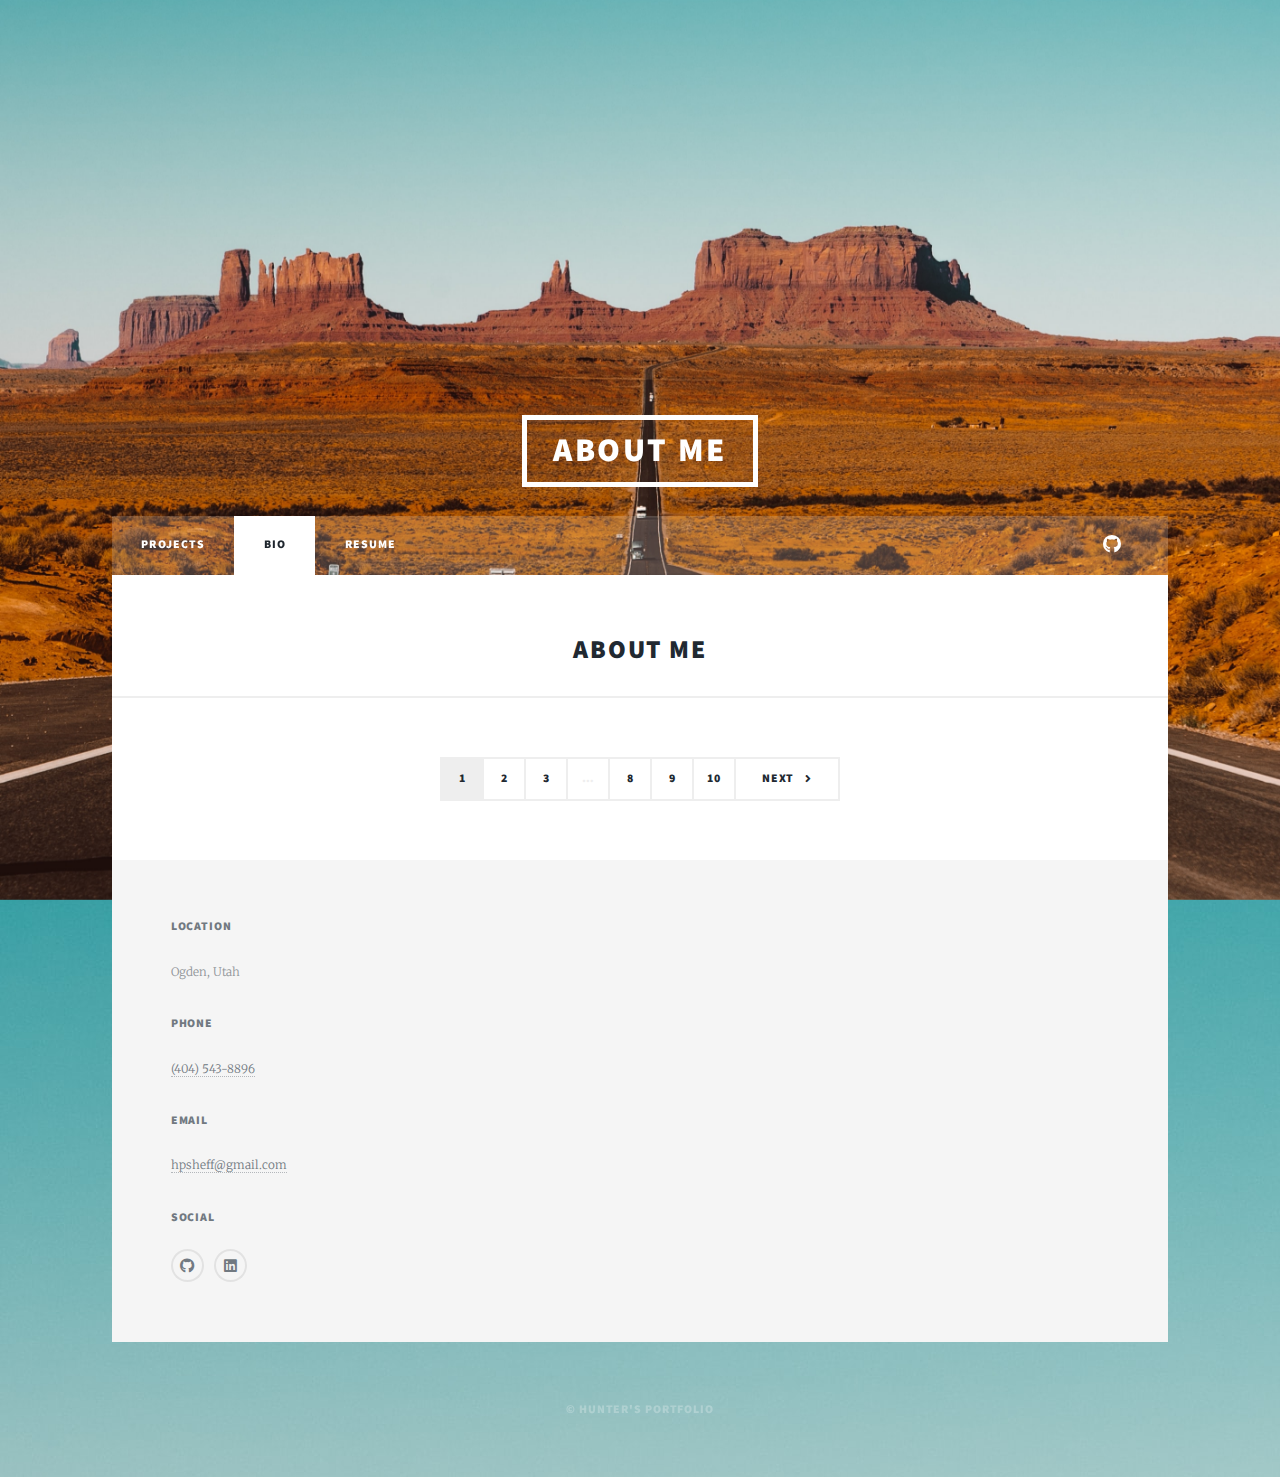
==== Bio.html @ 5705ca42 "update" ====
<!DOCTYPE HTML>

<html>
	<head>
		<title>Hunter's Portfolio</title>
		<meta charset="utf-8" />
		<meta name="viewport" content="width=device-width, initial-scale=1, user-scalable=no" />
		<link rel="stylesheet" href="assets/css/main.css" />
		<noscript><link rel="stylesheet" href="assets/css/noscript.css" /></noscript>

});
	</head>
	<body class="is-preload">

		<!-- Wrapper -->
			<div id="wrapper" class="fade-in">

				<!-- Intro -->
					<div id="intro">
						<h1>Hunter Sheffield</h1>
						<p> </p>
						<ul class="actions">
							
						</ul>
					</div>

				<!-- Header -->
					
					<header id="header">
						<a href="Bio.html" class="logo">About Me</a>
				
					</header>

				<!-- Nav -->
					<nav id="nav">
						<ul class="links">
							<li><a href="index.html">Projects</a></li>
							<li class="active"><a href="Bio.html">Bio</a></li>
							<li><a href="Resume.html">Resume</a></li>
							
						</ul>
						<ul class="icons">

							<li><a href="https://github.com/HunterSheffield/Portfolio-Projects/" class="icon brands alt fa-github"><span class="label">GitHub</span></a></li>
									<li><a href="https://www.linkedin.com/in/hunter-sheffield-933a03103/" class="icon brands alt fa-linkedin-square"><span class="label">LinkedIn</span></a></li>
						</ul>
					</nav>

				<!-- Main -->
					<div id="main">
					<header class="major">
					<h2>About Me</h2>
					</header>
					 
							
							</section>

						<!-- Footer -->
							<footer>
								<div class="pagination">
									<!--<a href="#" class="previous">Prev</a>-->
									<a href="#" class="page active">1</a>
									<a href="#" class="page">2</a>
									<a href="#" class="page">3</a>
									<span class="extra">&hellip;</span>
									<a href="#" class="page">8</a>
									<a href="#" class="page">9</a>
									<a href="#" class="page">10</a>
									<a href="#" class="next">Next</a>
								</div>
							</footer>

					</div>

					<footer id="footer">
						<section>
						<section class="split contact">
							<section class="alt">
								<h3>Location</h3>
								<p>
								Ogden, Utah </p>
							</section>
							<section>
								<h3>Phone</h3>
								<p><a href="#">(404) 543-8896</a></p>
							</section>
							<section>
								<h3>Email</h3>
								<p><a href="mailto:hpsheff36@gmail.com">hpsheff@gmail.com</a></p>
							</section>
							<section>
								<h3>Social</h3>
								<ul class="icons alt">

									<li><a href="https://github.com/HunterSheffield/Portfolio-Projects/" class="icon brands alt fa-github"><span class="label">GitHub</span></a></li>
									<li><a href="https://www.linkedin.com/in/hunter-sheffield-933a03103/" class="icon brands alt fa-linkedin"><span class="label">LinkedIn</span></a></li>
								</ul>
							
						</section>
					</footer>

				<!-- Copyright -->
					<div id="copyright">
						<ul><li>&copy; Hunter's Portfolio</li></ul>
					</div>

			</div>
			</div>	
		<!-- Scripts -->
			<script src="assets/js/jquery.min.js"></script>
			<script src="assets/js/jquery.scrollex.min.js"></script>
			<script src="assets/js/jquery.scrolly.min.js"></script>
			<script src="assets/js/browser.min.js"></script>
			<script src="assets/js/breakpoints.min.js"></script>
			<script src="assets/js/util.js"></script>
			<script src="assets/js/main.js"></script>

	</body>
</html>
---- assets/css/main.css ----
@import url(fontawesome-all.min.css);
@import url("https://fonts.googleapis.com/css?family=Merriweather:300,700,300italic,700italic|Source+Sans+Pro:900");

/*
	Massively by HTML5 UP
	html5up.net | @ajlkn
	Free for personal and commercial use under the CCA 3.0 license (html5up.net/license)
*/

html, body, div, span, applet, object,
iframe, h1, h2, h3, h4, h5, h6, p, blockquote,
pre, a, abbr, acronym, address, big, cite,
code, del, dfn, em, img, ins, kbd, q, s, samp,
small, strike, strong, sub, sup, tt, var, b,
u, i, center, dl, dt, dd, ol, ul, li, fieldset,
form, label, legend, table, caption, tbody,
tfoot, thead, tr, th, td, article, aside,
canvas, details, embed, figure, figcaption,
footer, header, hgroup, menu, nav, output, ruby,
section, summary, time, mark, audio, video {
	margin: 0;
	padding: 0;
	border: 0;
	font-size: 100%;
	font: inherit;
	vertical-align: baseline;}

article, aside, details, figcaption, figure,
footer, header, hgroup, menu, nav, section {
	display: block;}

body {
	line-height: 1;
}

ol, ul {
	list-style: none;
}

blockquote, q {
	quotes: none;
}

	blockquote:before, blockquote:after, q:before, q:after {
		content: '';
		content: none;
	}

table {
	border-collapse: collapse;
	border-spacing: 0;
}

body {
	-webkit-text-size-adjust: none;
}

mark {
	background-color: transparent;
	color: inherit;
}

input::-moz-focus-inner {
	border: 0;
	padding: 0;
}

input, select, textarea {
	-moz-appearance: none;
	-webkit-appearance: none;
	-ms-appearance: none;
	appearance: none;
}

/* Basic */

	@-ms-viewport {
		width: device-width;
	}

	body {
		-ms-overflow-style: scrollbar;
	}

	@media screen and (max-width: 480px) {

		html, body {
			min-width: 320px;
		}

	}

	html {
		box-sizing: border-box;
	}

	*, *:before, *:after {
		box-sizing: inherit;
	}

	body {
		background-image: url("../../images/desert.jpg");
	}

		body.is-preload *, body.is-preload *:before, body.is-preload *:after {
			-moz-animation: none !important;
			-webkit-animation: none !important;
			-ms-animation: none !important;
			animation: none !important;
			-moz-transition: none !important;
			-webkit-transition: none !important;
			-ms-transition: none !important;
			transition: none !important;
		}

/* Type */

	html {
		font-size: 16pt;
	}

		@media screen and (max-width: 1680px) {

			html {
				font-size: 12pt;
			}

		}

		@media screen and (max-width: 1280px) {

			html {
				font-size: 11pt;
			}

		}

		@media screen and (max-width: 360px) {

			html {
				font-size: 10pt;
			}

		}

	body {
		color: #212931;
	}

	body, input, select, textarea {
		font-family: "Merriweather", Georgia, serif;
		font-weight: 300;
		font-size: 1rem;
		line-height: 2.375;
	}

	a {
		-moz-transition: color 0.2s ease-in-out, background-color 0.2s ease-in-out, border-color 0.2s ease-in-out, box-shadow 0.2s ease-in-out;
		-webkit-transition: color 0.2s ease-in-out, background-color 0.2s ease-in-out, border-color 0.2s ease-in-out, box-shadow 0.2s ease-in-out;
		-ms-transition: color 0.2s ease-in-out, background-color 0.2s ease-in-out, border-color 0.2s ease-in-out, box-shadow 0.2s ease-in-out;
		transition: color 0.2s ease-in-out, background-color 0.2s ease-in-out, border-color 0.2s ease-in-out, box-shadow 0.2s ease-in-out;
		border-bottom: dotted 1px;
		text-decoration: none;
	}

		a:hover {
			border-bottom-color: transparent;
		}

	strong, b {
		font-weight: 600;
	}

	em, i {
		font-style: italic;
	}

	p {
		text-align: justify;
		margin: 0 0 2rem 0;
	}

	h1, h2, h3, h4, h5, h6 {
		font-family: "Source Sans Pro", Helvetica, sans-serif;
		font-weight: 900;
		line-height: 1.5;
		letter-spacing: 0.075em;
		text-transform: uppercase;
		margin: 0 0 1rem 0;
	}

		h1 a, h2 a, h3 a, h4 a, h5 a, h6 a {
			border-bottom: 0;
			color: inherit;
			text-decoration: none;
		}

	h1 {
		font-size: 4rem;
		line-height: 1.1;
		margin: 0 0 2rem 0;
	}

	h2 {
		font-size: 1.75rem;
		line-height: 1.3;
		margin: 0 0 1.5rem 0;
	}

	h3 {
		font-size: 1.25rem;
		margin: 0 0 1.5rem 0;
	}

	h4 {
		font-size: 1rem;
	}

	h5 {
		font-size: 0.9rem;
	}

	h6 {
		font-size: 0.8rem;
	}

	sub {
		font-size: 0.8rem;
		position: relative;
		top: 0.5rem;
	}

	sup {
		font-size: 0.8rem;
		position: relative;
		top: -0.5rem;
	}

	blockquote {
		border-left: solid 4px;
		font-style: italic;
		margin: 0 0 2rem 0;
		padding: 0.5rem 0 0.5rem 2rem;
	}

	code {
		border: solid 2px;
		font-family: "Courier New", monospace;
		font-size: 0.9rem;
		margin: 0 0.25rem;
		padding: 0.25rem 0.65rem;
	}

	pre {
		-webkit-overflow-scrolling: touch;
		font-family: "Courier New", monospace;
		font-size: 0.9rem;
		margin: 0 0 2rem 0;
	}

		pre code {
			display: block;
			line-height: 1.75;
			padding: 1rem 1.5rem;
			overflow-x: auto;
		}
		 adobe-dc-view {
			 style="width: 75%; height:75%; box-shadow: 1px 1px 4px 1px #dadada; 
		 }

	hr {
		border: 0;
		border-bottom: solid 2px;
		margin: 3rem 0;
	}

		hr.major {
			margin: 5rem 0;
		}

	.align-left {
		text-align: left;
	}

	.align-center {
		text-align: center;
	}

	.align-right {
		text-align: right;
	}

	input, select, textarea {
		color: #212931;
	}

	a {
		color: #212931;
		border-bottom-color: rgba(33, 41, 49, 0.5);
	}

		a:hover {
			border-bottom-color: transparent;
			color: #18bfef !important;
		}

	strong, b {
		color: #212931;
	}

	h1, h2, h3, h4, h5, h6 {
		color: #212931;
	}

	blockquote {
		border-left-color: #eeeeee;
	}

	code {
		background: rgba(220, 220, 220, 0.25);
		border-color: #eeeeee;
	}

	hr {
		border-bottom-color: #eeeeee;
	}

/* Row */

	.row {
		display: flex;
		flex-wrap: wrap;
		box-sizing: border-box;
		align-items: stretch;
	}

		.row > * {
			box-sizing: border-box;
		}

		.row.gtr-uniform > * > :last-child {
			margin-bottom: 0;
		}

		.row.aln-left {
			justify-content: flex-start;
		}

		.row.aln-center {
			justify-content: center;
		}

		.row.aln-right {
			justify-content: flex-end;
		}

		.row.aln-top {
			align-items: flex-start;
		}

		.row.aln-middle {
			align-items: center;
		}

		.row.aln-bottom {
			align-items: flex-end;
		}

		.row > .imp {
			order: -1;
		}

		.row > .col-1 {
			width: 8.33333%;
		}

		.row > .off-1 {
			margin-left: 8.33333%;
		}

		.row > .col-2 {
			width: 16.66667%;
		}

		.row > .off-2 {
			margin-left: 16.66667%;
		}

		.row > .col-3 {
			width: 25%;
		}

		.row > .off-3 {
			margin-left: 25%;
		}

		.row > .col-4 {
			width: 33.33333%;
		}

		.row > .off-4 {
			margin-left: 33.33333%;
		}

		.row > .col-5 {
			width: 41.66667%;
		}

		.row > .off-5 {
			margin-left: 41.66667%;
		}

		.row > .col-6 {
			width: 50%;
		}

		.row > .off-6 {
			margin-left: 50%;
		}

		.row > .col-7 {
			width: 58.33333%;
		}

		.row > .off-7 {
			margin-left: 58.33333%;
		}

		.row > .col-8 {
			width: 66.66667%;
		}

		.row > .off-8 {
			margin-left: 66.66667%;
		}

		.row > .col-9 {
			width: 75%;
		}

		.row > .off-9 {
			margin-left: 75%;
		}

		.row > .col-10 {
			width: 83.33333%;
		}

		.row > .off-10 {
			margin-left: 83.33333%;
		}

		.row > .col-11 {
			width: 91.66667%;
		}

		.row > .off-11 {
			margin-left: 91.66667%;
		}

		.row > .col-12 {
			width: 100%;
		}

		.row > .off-12 {
			margin-left: 100%;
		}

		.row.gtr-0 {
			margin-top: 0;
			margin-left: 0rem;
		}

			.row.gtr-0 > * {
				padding: 0 0 0 0rem;
			}

			.row.gtr-0.gtr-uniform {
				margin-top: 0rem;
			}

				.row.gtr-0.gtr-uniform > * {
					padding-top: 0rem;
				}

		.row.gtr-25 {
			margin-top: 0;
			margin-left: -0.375rem;
		}

			.row.gtr-25 > * {
				padding: 0 0 0 0.375rem;
			}

			.row.gtr-25.gtr-uniform {
				margin-top: -0.375rem;
			}

				.row.gtr-25.gtr-uniform > * {
					padding-top: 0.375rem;
				}

		.row.gtr-50 {
			margin-top: 0;
			margin-left: -0.75rem;
		}

			.row.gtr-50 > * {
				padding: 0 0 0 0.75rem;
			}

			.row.gtr-50.gtr-uniform {
				margin-top: -0.75rem;
			}

				.row.gtr-50.gtr-uniform > * {
					padding-top: 0.75rem;
				}

		.row {
			margin-top: 0;
			margin-left: -1.5rem;
		}

			.row > * {
				padding: 0 0 0 1.5rem;
			}

			.row.gtr-uniform {
				margin-top: -1.5rem;
			}

				.row.gtr-uniform > * {
					padding-top: 1.5rem;
				}

		.row.gtr-150 {
			margin-top: 0;
			margin-left: -2.25rem;
		}

			.row.gtr-150 > * {
				padding: 0 0 0 2.25rem;
			}

			.row.gtr-150.gtr-uniform {
				margin-top: -2.25rem;
			}

				.row.gtr-150.gtr-uniform > * {
					padding-top: 2.25rem;
				}

		.row.gtr-200 {
			margin-top: 0;
			margin-left: -3rem;
		}

			.row.gtr-200 > * {
				padding: 0 0 0 3rem;
			}

			.row.gtr-200.gtr-uniform {
				margin-top: -3rem;
			}

				.row.gtr-200.gtr-uniform > * {
					padding-top: 3rem;
				}

		@media screen and (max-width: 1680px) {

			.row {
				display: flex;
				flex-wrap: wrap;
				box-sizing: border-box;
				align-items: stretch;
			}

				.row > * {
					box-sizing: border-box;
				}

				.row.gtr-uniform > * > :last-child {
					margin-bottom: 0;
				}

				.row.aln-left {
					justify-content: flex-start;
				}

				.row.aln-center {
					justify-content: center;
				}

				.row.aln-right {
					justify-content: flex-end;
				}

				.row.aln-top {
					align-items: flex-start;
				}

				.row.aln-middle {
					align-items: center;
				}

				.row.aln-bottom {
					align-items: flex-end;
				}

				.row > .imp-xlarge {
					order: -1;
				}

				.row > .col-1-xlarge {
					width: 8.33333%;
				}

				.row > .off-1-xlarge {
					margin-left: 8.33333%;
				}

				.row > .col-2-xlarge {
					width: 16.66667%;
				}

				.row > .off-2-xlarge {
					margin-left: 16.66667%;
				}

				.row > .col-3-xlarge {
					width: 25%;
				}

				.row > .off-3-xlarge {
					margin-left: 25%;
				}

				.row > .col-4-xlarge {
					width: 33.33333%;
				}

				.row > .off-4-xlarge {
					margin-left: 33.33333%;
				}

				.row > .col-5-xlarge {
					width: 41.66667%;
				}

				.row > .off-5-xlarge {
					margin-left: 41.66667%;
				}

				.row > .col-6-xlarge {
					width: 50%;
				}

				.row > .off-6-xlarge {
					margin-left: 50%;
				}

				.row > .col-7-xlarge {
					width: 58.33333%;
				}

				.row > .off-7-xlarge {
					margin-left: 58.33333%;
				}

				.row > .col-8-xlarge {
					width: 66.66667%;
				}

				.row > .off-8-xlarge {
					margin-left: 66.66667%;
				}

				.row > .col-9-xlarge {
					width: 75%;
				}

				.row > .off-9-xlarge {
					margin-left: 75%;
				}

				.row > .col-10-xlarge {
					width: 83.33333%;
				}

				.row > .off-10-xlarge {
					margin-left: 83.33333%;
				}

				.row > .col-11-xlarge {
					width: 91.66667%;
				}

				.row > .off-11-xlarge {
					margin-left: 91.66667%;
				}

				.row > .col-12-xlarge {
					width: 100%;
				}

				.row > .off-12-xlarge {
					margin-left: 100%;
				}

				.row.gtr-0 {
					margin-top: 0;
					margin-left: 0rem;
				}

					.row.gtr-0 > * {
						padding: 0 0 0 0rem;
					}

					.row.gtr-0.gtr-uniform {
						margin-top: 0rem;
					}

						.row.gtr-0.gtr-uniform > * {
							padding-top: 0rem;
						}

				.row.gtr-25 {
					margin-top: 0;
					margin-left: -0.375rem;
				}

					.row.gtr-25 > * {
						padding: 0 0 0 0.375rem;
					}

					.row.gtr-25.gtr-uniform {
						margin-top: -0.375rem;
					}

						.row.gtr-25.gtr-uniform > * {
							padding-top: 0.375rem;
						}

				.row.gtr-50 {
					margin-top: 0;
					margin-left: -0.75rem;
				}

					.row.gtr-50 > * {
						padding: 0 0 0 0.75rem;
					}

					.row.gtr-50.gtr-uniform {
						margin-top: -0.75rem;
					}

						.row.gtr-50.gtr-uniform > * {
							padding-top: 0.75rem;
						}

				.row {
					margin-top: 0;
					margin-left: -1.5rem;
				}

					.row > * {
						padding: 0 0 0 1.5rem;
					}

					.row.gtr-uniform {
						margin-top: -1.5rem;
					}

						.row.gtr-uniform > * {
							padding-top: 1.5rem;
						}

				.row.gtr-150 {
					margin-top: 0;
					margin-left: -2.25rem;
				}

					.row.gtr-150 > * {
						padding: 0 0 0 2.25rem;
					}

					.row.gtr-150.gtr-uniform {
						margin-top: -2.25rem;
					}

						.row.gtr-150.gtr-uniform > * {
							padding-top: 2.25rem;
						}

				.row.gtr-200 {
					margin-top: 0;
					margin-left: -3rem;
				}

					.row.gtr-200 > * {
						padding: 0 0 0 3rem;
					}

					.row.gtr-200.gtr-uniform {
						margin-top: -3rem;
					}

						.row.gtr-200.gtr-uniform > * {
							padding-top: 3rem;
						}

		}

		@media screen and (max-width: 1280px) {

			.row {
				display: flex;
				flex-wrap: wrap;
				box-sizing: border-box;
				align-items: stretch;
			}

				.row > * {
					box-sizing: border-box;
				}

				.row.gtr-uniform > * > :last-child {
					margin-bottom: 0;
				}

				.row.aln-left {
					justify-content: flex-start;
				}

				.row.aln-center {
					justify-content: center;
				}

				.row.aln-right {
					justify-content: flex-end;
				}

				.row.aln-top {
					align-items: flex-start;
				}

				.row.aln-middle {
					align-items: center;
				}

				.row.aln-bottom {
					align-items: flex-end;
				}

				.row > .imp-large {
					order: -1;
				}

				.row > .col-1-large {
					width: 8.33333%;
				}

				.row > .off-1-large {
					margin-left: 8.33333%;
				}

				.row > .col-2-large {
					width: 16.66667%;
				}

				.row > .off-2-large {
					margin-left: 16.66667%;
				}

				.row > .col-3-large {
					width: 25%;
				}

				.row > .off-3-large {
					margin-left: 25%;
				}

				.row > .col-4-large {
					width: 33.33333%;
				}

				.row > .off-4-large {
					margin-left: 33.33333%;
				}

				.row > .col-5-large {
					width: 41.66667%;
				}

				.row > .off-5-large {
					margin-left: 41.66667%;
				}

				.row > .col-6-large {
					width: 50%;
				}

				.row > .off-6-large {
					margin-left: 50%;
				}

				.row > .col-7-large {
					width: 58.33333%;
				}

				.row > .off-7-large {
					margin-left: 58.33333%;
				}

				.row > .col-8-large {
					width: 66.66667%;
				}

				.row > .off-8-large {
					margin-left: 66.66667%;
				}

				.row > .col-9-large {
					width: 75%;
				}

				.row > .off-9-large {
					margin-left: 75%;
				}

				.row > .col-10-large {
					width: 83.33333%;
				}

				.row > .off-10-large {
					margin-left: 83.33333%;
				}

				.row > .col-11-large {
					width: 91.66667%;
				}

				.row > .off-11-large {
					margin-left: 91.66667%;
				}

				.row > .col-12-large {
					width: 100%;
				}

				.row > .off-12-large {
					margin-left: 100%;
				}

				.row.gtr-0 {
					margin-top: 0;
					margin-left: 0rem;
				}

					.row.gtr-0 > * {
						padding: 0 0 0 0rem;
					}

					.row.gtr-0.gtr-uniform {
						margin-top: 0rem;
					}

						.row.gtr-0.gtr-uniform > * {
							padding-top: 0rem;
						}

				.row.gtr-25 {
					margin-top: 0;
					margin-left: -0.375rem;
				}

					.row.gtr-25 > * {
						padding: 0 0 0 0.375rem;
					}

					.row.gtr-25.gtr-uniform {
						margin-top: -0.375rem;
					}

						.row.gtr-25.gtr-uniform > * {
							padding-top: 0.375rem;
						}

				.row.gtr-50 {
					margin-top: 0;
					margin-left: -0.75rem;
				}

					.row.gtr-50 > * {
						padding: 0 0 0 0.75rem;
					}

					.row.gtr-50.gtr-uniform {
						margin-top: -0.75rem;
					}

						.row.gtr-50.gtr-uniform > * {
							padding-top: 0.75rem;
						}

				.row {
					margin-top: 0;
					margin-left: -1.5rem;
				}

					.row > * {
						padding: 0 0 0 1.5rem;
					}

					.row.gtr-uniform {
						margin-top: -1.5rem;
					}

						.row.gtr-uniform > * {
							padding-top: 1.5rem;
						}

				.row.gtr-150 {
					margin-top: 0;
					margin-left: -2.25rem;
				}

					.row.gtr-150 > * {
						padding: 0 0 0 2.25rem;
					}

					.row.gtr-150.gtr-uniform {
						margin-top: -2.25rem;
					}

						.row.gtr-150.gtr-uniform > * {
							padding-top: 2.25rem;
						}

				.row.gtr-200 {
					margin-top: 0;
					margin-left: -3rem;
				}

					.row.gtr-200 > * {
						padding: 0 0 0 3rem;
					}

					.row.gtr-200.gtr-uniform {
						margin-top: -3rem;
					}

						.row.gtr-200.gtr-uniform > * {
							padding-top: 3rem;
						}

		}

		@media screen and (max-width: 980px) {

			.row {
				display: flex;
				flex-wrap: wrap;
				box-sizing: border-box;
				align-items: stretch;
			}

				.row > * {
					box-sizing: border-box;
				}

				.row.gtr-uniform > * > :last-child {
					margin-bottom: 0;
				}

				.row.aln-left {
					justify-content: flex-start;
				}

				.row.aln-center {
					justify-content: center;
				}

				.row.aln-right {
					justify-content: flex-end;
				}

				.row.aln-top {
					align-items: flex-start;
				}

				.row.aln-middle {
					align-items: center;
				}

				.row.aln-bottom {
					align-items: flex-end;
				}

				.row > .imp-medium {
					order: -1;
				}

				.row > .col-1-medium {
					width: 8.33333%;
				}

				.row > .off-1-medium {
					margin-left: 8.33333%;
				}

				.row > .col-2-medium {
					width: 16.66667%;
				}

				.row > .off-2-medium {
					margin-left: 16.66667%;
				}

				.row > .col-3-medium {
					width: 25%;
				}

				.row > .off-3-medium {
					margin-left: 25%;
				}

				.row > .col-4-medium {
					width: 33.33333%;
				}

				.row > .off-4-medium {
					margin-left: 33.33333%;
				}

				.row > .col-5-medium {
					width: 41.66667%;
				}

				.row > .off-5-medium {
					margin-left: 41.66667%;
				}

				.row > .col-6-medium {
					width: 50%;
				}

				.row > .off-6-medium {
					margin-left: 50%;
				}

				.row > .col-7-medium {
					width: 58.33333%;
				}

				.row > .off-7-medium {
					margin-left: 58.33333%;
				}

				.row > .col-8-medium {
					width: 66.66667%;
				}

				.row > .off-8-medium {
					margin-left: 66.66667%;
				}

				.row > .col-9-medium {
					width: 75%;
				}

				.row > .off-9-medium {
					margin-left: 75%;
				}

				.row > .col-10-medium {
					width: 83.33333%;
				}

				.row > .off-10-medium {
					margin-left: 83.33333%;
				}

				.row > .col-11-medium {
					width: 91.66667%;
				}

				.row > .off-11-medium {
					margin-left: 91.66667%;
				}

				.row > .col-12-medium {
					width: 100%;
				}

				.row > .off-12-medium {
					margin-left: 100%;
				}

				.row.gtr-0 {
					margin-top: 0;
					margin-left: 0rem;
				}

					.row.gtr-0 > * {
						padding: 0 0 0 0rem;
					}

					.row.gtr-0.gtr-uniform {
						margin-top: 0rem;
					}

						.row.gtr-0.gtr-uniform > * {
							padding-top: 0rem;
						}

				.row.gtr-25 {
					margin-top: 0;
					margin-left: -0.375rem;
				}

					.row.gtr-25 > * {
						padding: 0 0 0 0.375rem;
					}

					.row.gtr-25.gtr-uniform {
						margin-top: -0.375rem;
					}

						.row.gtr-25.gtr-uniform > * {
							padding-top: 0.375rem;
						}

				.row.gtr-50 {
					margin-top: 0;
					margin-left: -0.75rem;
				}

					.row.gtr-50 > * {
						padding: 0 0 0 0.75rem;
					}

					.row.gtr-50.gtr-uniform {
						margin-top: -0.75rem;
					}

						.row.gtr-50.gtr-uniform > * {
							padding-top: 0.75rem;
						}

				.row {
					margin-top: 0;
					margin-left: -1.5rem;
				}

					.row > * {
						padding: 0 0 0 1.5rem;
					}

					.row.gtr-uniform {
						margin-top: -1.5rem;
					}

						.row.gtr-uniform > * {
							padding-top: 1.5rem;
						}

				.row.gtr-150 {
					margin-top: 0;
					margin-left: -2.25rem;
				}

					.row.gtr-150 > * {
						padding: 0 0 0 2.25rem;
					}

					.row.gtr-150.gtr-uniform {
						margin-top: -2.25rem;
					}

						.row.gtr-150.gtr-uniform > * {
							padding-top: 2.25rem;
						}

				.row.gtr-200 {
					margin-top: 0;
					margin-left: -3rem;
				}

					.row.gtr-200 > * {
						padding: 0 0 0 3rem;
					}

					.row.gtr-200.gtr-uniform {
						margin-top: -3rem;
					}

						.row.gtr-200.gtr-uniform > * {
							padding-top: 3rem;
						}

		}

		@media screen and (max-width: 736px) {

			.row {
				display: flex;
				flex-wrap: wrap;
				box-sizing: border-box;
				align-items: stretch;
			}

				.row > * {
					box-sizing: border-box;
				}

				.row.gtr-uniform > * > :last-child {
					margin-bottom: 0;
				}

				.row.aln-left {
					justify-content: flex-start;
				}

				.row.aln-center {
					justify-content: center;
				}

				.row.aln-right {
					justify-content: flex-end;
				}

				.row.aln-top {
					align-items: flex-start;
				}

				.row.aln-middle {
					align-items: center;
				}

				.row.aln-bottom {
					align-items: flex-end;
				}

				.row > .imp-small {
					order: -1;
				}

				.row > .col-1-small {
					width: 8.33333%;
				}

				.row > .off-1-small {
					margin-left: 8.33333%;
				}

				.row > .col-2-small {
					width: 16.66667%;
				}

				.row > .off-2-small {
					margin-left: 16.66667%;
				}

				.row > .col-3-small {
					width: 25%;
				}

				.row > .off-3-small {
					margin-left: 25%;
				}

				.row > .col-4-small {
					width: 33.33333%;
				}

				.row > .off-4-small {
					margin-left: 33.33333%;
				}

				.row > .col-5-small {
					width: 41.66667%;
				}

				.row > .off-5-small {
					margin-left: 41.66667%;
				}

				.row > .col-6-small {
					width: 50%;
				}

				.row > .off-6-small {
					margin-left: 50%;
				}

				.row > .col-7-small {
					width: 58.33333%;
				}

				.row > .off-7-small {
					margin-left: 58.33333%;
				}

				.row > .col-8-small {
					width: 66.66667%;
				}

				.row > .off-8-small {
					margin-left: 66.66667%;
				}

				.row > .col-9-small {
					width: 75%;
				}

				.row > .off-9-small {
					margin-left: 75%;
				}

				.row > .col-10-small {
					width: 83.33333%;
				}

				.row > .off-10-small {
					margin-left: 83.33333%;
				}

				.row > .col-11-small {
					width: 91.66667%;
				}

				.row > .off-11-small {
					margin-left: 91.66667%;
				}

				.row > .col-12-small {
					width: 100%;
				}

				.row > .off-12-small {
					margin-left: 100%;
				}

				.row.gtr-0 {
					margin-top: 0;
					margin-left: 0rem;
				}

					.row.gtr-0 > * {
						padding: 0 0 0 0rem;
					}

					.row.gtr-0.gtr-uniform {
						margin-top: 0rem;
					}

						.row.gtr-0.gtr-uniform > * {
							padding-top: 0rem;
						}

				.row.gtr-25 {
					margin-top: 0;
					margin-left: -0.375rem;
				}

					.row.gtr-25 > * {
						padding: 0 0 0 0.375rem;
					}

					.row.gtr-25.gtr-uniform {
						margin-top: -0.375rem;
					}

						.row.gtr-25.gtr-uniform > * {
							padding-top: 0.375rem;
						}

				.row.gtr-50 {
					margin-top: 0;
					margin-left: -0.75rem;
				}

					.row.gtr-50 > * {
						padding: 0 0 0 0.75rem;
					}

					.row.gtr-50.gtr-uniform {
						margin-top: -0.75rem;
					}

						.row.gtr-50.gtr-uniform > * {
							padding-top: 0.75rem;
						}

				.row {
					margin-top: 0;
					margin-left: -1.5rem;
				}

					.row > * {
						padding: 0 0 0 1.5rem;
					}

					.row.gtr-uniform {
						margin-top: -1.5rem;
					}

						.row.gtr-uniform > * {
							padding-top: 1.5rem;
						}

				.row.gtr-150 {
					margin-top: 0;
					margin-left: -2.25rem;
				}

					.row.gtr-150 > * {
						padding: 0 0 0 2.25rem;
					}

					.row.gtr-150.gtr-uniform {
						margin-top: -2.25rem;
					}

						.row.gtr-150.gtr-uniform > * {
							padding-top: 2.25rem;
						}

				.row.gtr-200 {
					margin-top: 0;
					margin-left: -3rem;
				}

					.row.gtr-200 > * {
						padding: 0 0 0 3rem;
					}

					.row.gtr-200.gtr-uniform {
						margin-top: -3rem;
					}

						.row.gtr-200.gtr-uniform > * {
							padding-top: 3rem;
						}

		}

		@media screen and (max-width: 480px) {

			.row {
				display: flex;
				flex-wrap: wrap;
				box-sizing: border-box;
				align-items: stretch;
			}

				.row > * {
					box-sizing: border-box;
				}

				.row.gtr-uniform > * > :last-child {
					margin-bottom: 0;
				}

				.row.aln-left {
					justify-content: flex-start;
				}

				.row.aln-center {
					justify-content: center;
				}

				.row.aln-right {
					justify-content: flex-end;
				}

				.row.aln-top {
					align-items: flex-start;
				}

				.row.aln-middle {
					align-items: center;
				}

				.row.aln-bottom {
					align-items: flex-end;
				}

				.row > .imp-xsmall {
					order: -1;
				}

				.row > .col-1-xsmall {
					width: 8.33333%;
				}

				.row > .off-1-xsmall {
					margin-left: 8.33333%;
				}

				.row > .col-2-xsmall {
					width: 16.66667%;
				}

				.row > .off-2-xsmall {
					margin-left: 16.66667%;
				}

				.row > .col-3-xsmall {
					width: 25%;
				}

				.row > .off-3-xsmall {
					margin-left: 25%;
				}

				.row > .col-4-xsmall {
					width: 33.33333%;
				}

				.row > .off-4-xsmall {
					margin-left: 33.33333%;
				}

				.row > .col-5-xsmall {
					width: 41.66667%;
				}

				.row > .off-5-xsmall {
					margin-left: 41.66667%;
				}

				.row > .col-6-xsmall {
					width: 50%;
				}

				.row > .off-6-xsmall {
					margin-left: 50%;
				}

				.row > .col-7-xsmall {
					width: 58.33333%;
				}

				.row > .off-7-xsmall {
					margin-left: 58.33333%;
				}

				.row > .col-8-xsmall {
					width: 66.66667%;
				}

				.row > .off-8-xsmall {
					margin-left: 66.66667%;
				}

				.row > .col-9-xsmall {
					width: 75%;
				}

				.row > .off-9-xsmall {
					margin-left: 75%;
				}

				.row > .col-10-xsmall {
					width: 83.33333%;
				}

				.row > .off-10-xsmall {
					margin-left: 83.33333%;
				}

				.row > .col-11-xsmall {
					width: 91.66667%;
				}

				.row > .off-11-xsmall {
					margin-left: 91.66667%;
				}

				.row > .col-12-xsmall {
					width: 100%;
				}

				.row > .off-12-xsmall {
					margin-left: 100%;
				}

				.row.gtr-0 {
					margin-top: 0;
					margin-left: 0rem;
				}

					.row.gtr-0 > * {
						padding: 0 0 0 0rem;
					}

					.row.gtr-0.gtr-uniform {
						margin-top: 0rem;
					}

						.row.gtr-0.gtr-uniform > * {
							padding-top: 0rem;
						}

				.row.gtr-25 {
					margin-top: 0;
					margin-left: -0.375rem;
				}

					.row.gtr-25 > * {
						padding: 0 0 0 0.375rem;
					}

					.row.gtr-25.gtr-uniform {
						margin-top: -0.375rem;
					}

						.row.gtr-25.gtr-uniform > * {
							padding-top: 0.375rem;
						}

				.row.gtr-50 {
					margin-top: 0;
					margin-left: -0.75rem;
				}

					.row.gtr-50 > * {
						padding: 0 0 0 0.75rem;
					}

					.row.gtr-50.gtr-uniform {
						margin-top: -0.75rem;
					}

						.row.gtr-50.gtr-uniform > * {
							padding-top: 0.75rem;
						}

				.row {
					margin-top: 0;
					margin-left: -1.5rem;
				}

					.row > * {
						padding: 0 0 0 1.5rem;
					}

					.row.gtr-uniform {
						margin-top: -1.5rem;
					}

						.row.gtr-uniform > * {
							padding-top: 1.5rem;
						}

				.row.gtr-150 {
					margin-top: 0;
					margin-left: -2.25rem;
				}

					.row.gtr-150 > * {
						padding: 0 0 0 2.25rem;
					}

					.row.gtr-150.gtr-uniform {
						margin-top: -2.25rem;
					}

						.row.gtr-150.gtr-uniform > * {
							padding-top: 2.25rem;
						}

				.row.gtr-200 {
					margin-top: 0;
					margin-left: -3rem;
				}

					.row.gtr-200 > * {
						padding: 0 0 0 3rem;
					}

					.row.gtr-200.gtr-uniform {
						margin-top: -3rem;
					}

						.row.gtr-200.gtr-uniform > * {
							padding-top: 3rem;
						}

		}

		@media screen and (max-width: 360px) {

			.row {
				display: flex;
				flex-wrap: wrap;
				box-sizing: border-box;
				align-items: stretch;
			}

				.row > * {
					box-sizing: border-box;
				}

				.row.gtr-uniform > * > :last-child {
					margin-bottom: 0;
				}

				.row.aln-left {
					justify-content: flex-start;
				}

				.row.aln-center {
					justify-content: center;
				}

				.row.aln-right {
					justify-content: flex-end;
				}

				.row.aln-top {
					align-items: flex-start;
				}

				.row.aln-middle {
					align-items: center;
				}

				.row.aln-bottom {
					align-items: flex-end;
				}

				.row > .imp-xxsmall {
					order: -1;
				}

				.row > .col-1-xxsmall {
					width: 8.33333%;
				}

				.row > .off-1-xxsmall {
					margin-left: 8.33333%;
				}

				.row > .col-2-xxsmall {
					width: 16.66667%;
				}

				.row > .off-2-xxsmall {
					margin-left: 16.66667%;
				}

				.row > .col-3-xxsmall {
					width: 25%;
				}

				.row > .off-3-xxsmall {
					margin-left: 25%;
				}

				.row > .col-4-xxsmall {
					width: 33.33333%;
				}

				.row > .off-4-xxsmall {
					margin-left: 33.33333%;
				}

				.row > .col-5-xxsmall {
					width: 41.66667%;
				}

				.row > .off-5-xxsmall {
					margin-left: 41.66667%;
				}

				.row > .col-6-xxsmall {
					width: 50%;
				}

				.row > .off-6-xxsmall {
					margin-left: 50%;
				}

				.row > .col-7-xxsmall {
					width: 58.33333%;
				}

				.row > .off-7-xxsmall {
					margin-left: 58.33333%;
				}

				.row > .col-8-xxsmall {
					width: 66.66667%;
				}

				.row > .off-8-xxsmall {
					margin-left: 66.66667%;
				}

				.row > .col-9-xxsmall {
					width: 75%;
				}

				.row > .off-9-xxsmall {
					margin-left: 75%;
				}

				.row > .col-10-xxsmall {
					width: 83.33333%;
				}

				.row > .off-10-xxsmall {
					margin-left: 83.33333%;
				}

				.row > .col-11-xxsmall {
					width: 91.66667%;
				}

				.row > .off-11-xxsmall {
					margin-left: 91.66667%;
				}

				.row > .col-12-xxsmall {
					width: 100%;
				}

				.row > .off-12-xxsmall {
					margin-left: 100%;
				}

				.row.gtr-0 {
					margin-top: 0;
					margin-left: 0rem;
				}

					.row.gtr-0 > * {
						padding: 0 0 0 0rem;
					}

					.row.gtr-0.gtr-uniform {
						margin-top: 0rem;
					}

						.row.gtr-0.gtr-uniform > * {
							padding-top: 0rem;
						}

				.row.gtr-25 {
					margin-top: 0;
					margin-left: -0.375rem;
				}

					.row.gtr-25 > * {
						padding: 0 0 0 0.375rem;
					}

					.row.gtr-25.gtr-uniform {
						margin-top: -0.375rem;
					}

						.row.gtr-25.gtr-uniform > * {
							padding-top: 0.375rem;
						}

				.row.gtr-50 {
					margin-top: 0;
					margin-left: -0.75rem;
				}

					.row.gtr-50 > * {
						padding: 0 0 0 0.75rem;
					}

					.row.gtr-50.gtr-uniform {
						margin-top: -0.75rem;
					}

						.row.gtr-50.gtr-uniform > * {
							padding-top: 0.75rem;
						}

				.row {
					margin-top: 0;
					margin-left: -1.5rem;
				}

					.row > * {
						padding: 0 0 0 1.5rem;
					}

					.row.gtr-uniform {
						margin-top: -1.5rem;
					}

						.row.gtr-uniform > * {
							padding-top: 1.5rem;
						}

				.row.gtr-150 {
					margin-top: 0;
					margin-left: -2.25rem;
				}

					.row.gtr-150 > * {
						padding: 0 0 0 2.25rem;
					}

					.row.gtr-150.gtr-uniform {
						margin-top: -2.25rem;
					}

						.row.gtr-150.gtr-uniform > * {
							padding-top: 2.25rem;
						}

				.row.gtr-200 {
					margin-top: 0;
					margin-left: -3rem;
				}

					.row.gtr-200 > * {
						padding: 0 0 0 3rem;
					}

					.row.gtr-200.gtr-uniform {
						margin-top: -3rem;
					}

						.row.gtr-200.gtr-uniform > * {
							padding-top: 3rem;
						}

		}

/* Box */

	.box {
		border: solid 2px;
		margin-bottom: 2rem;
		padding: 1.5rem;
	}

		.box > :last-child,
		.box > :last-child > :last-child,
		.box > :last-child > :last-child > :last-child {
			margin-bottom: 0;
		}

		.box.alt {
			border: 0;
			border-radius: 0;
			padding: 0;
		}

	.box {
		border-color: #eeeeee;
	}

/* Button */

	input[type="submit"],
	input[type="reset"],
	input[type="button"],
	button,
	.button {
		-moz-appearance: none;
		-webkit-appearance: none;
		-ms-appearance: none;
		appearance: none;
		-moz-transition: background-color 0.2s ease-in-out, box-shadow 0.2s ease-in-out, color 0.2s ease-in-out;
		-webkit-transition: background-color 0.2s ease-in-out, box-shadow 0.2s ease-in-out, color 0.2s ease-in-out;
		-ms-transition: background-color 0.2s ease-in-out, box-shadow 0.2s ease-in-out, color 0.2s ease-in-out;
		transition: background-color 0.2s ease-in-out, box-shadow 0.2s ease-in-out, color 0.2s ease-in-out;
		border: 0;
		border-radius: 0;
		cursor: pointer;
		display: inline-block;
		font-family: "Source Sans Pro", Helvetica, sans-serif;
		font-size: 0.8rem;
		font-weight: 900;
		letter-spacing: 0.075em;
		height: 3rem;
		line-height: 3rem;
		padding: 0 2rem;
		text-align: center;
		text-decoration: none;
		text-transform: uppercase;
		white-space: nowrap;
	}

		input[type="submit"].icon:before,
		input[type="reset"].icon:before,
		input[type="button"].icon:before,
		button.icon:before,
		.button.icon:before {
			margin-right: 0.5rem;
		}

		input[type="submit"].icon.solo,
		input[type="reset"].icon.solo,
		input[type="button"].icon.solo,
		button.icon.solo,
		.button.icon.solo {
			position: relative;
			width: 4rem;
			height: 4rem;
			line-height: 4rem;
			border-radius: 4rem;
			text-indent: 4rem;
			overflow: hidden;
			padding: 0;
			white-space: nowrap;
		}

			input[type="submit"].icon.solo:before,
			input[type="reset"].icon.solo:before,
			input[type="button"].icon.solo:before,
			button.icon.solo:before,
			.button.icon.solo:before {
				position: absolute;
				display: block;
				top: 0;
				left: 0;
				width: inherit;
				height: inherit;
				line-height: inherit;
				font-size: 1.25rem;
				margin-right: 0;
				text-align: center;
				text-indent: 0;
			}

		input[type="submit"].fit,
		input[type="reset"].fit,
		input[type="button"].fit,
		button.fit,
		.button.fit {
			width: 100%;
		}

		input[type="submit"].small,
		input[type="reset"].small,
		input[type="button"].small,
		button.small,
		.button.small {
			font-size: 0.7rem;
			height: 2.5rem;
			line-height: 2.5rem;
			padding: 0 1.5rem;
		}

		input[type="submit"].large,
		input[type="reset"].large,
		input[type="button"].large,
		button.large,
		.button.large {
			font-size: 0.9rem;
			height: 3.5rem;
			line-height: 3.5rem;
			padding: 0 2.75rem;
		}

		@media screen and (max-width: 980px) {

			input[type="submit"],
			input[type="reset"],
			input[type="button"],
			button,
			.button {
				font-size: 0.9rem;
				height: 3.25rem;
				line-height: 3.25rem;
			}

				input[type="submit"].large,
				input[type="reset"].large,
				input[type="button"].large,
				button.large,
				.button.large {
					font-size: 1rem;
					height: 3.75rem;
					line-height: 3.75rem;
				}

		}

		input[type="submit"].disabled, input[type="submit"]:disabled,
		input[type="reset"].disabled,
		input[type="reset"]:disabled,
		input[type="button"].disabled,
		input[type="button"]:disabled,
		button.disabled,
		button:disabled,
		.button.disabled,
		.button:disabled {
			pointer-events: none;
			opacity: 0.25;
		}

	input[type="submit"],
	input[type="reset"],
	input[type="button"],
	button,
	.button {
		background-color: transparent;
		box-shadow: inset 0 0 0 2px #212931;
		color: #212931 !important;
	}

		input[type="submit"]:hover,
		input[type="reset"]:hover,
		input[type="button"]:hover,
		button:hover,
		.button:hover {
			box-shadow: inset 0 0 0 2px #18bfef;
			color: #18bfef !important;
		}

		input[type="submit"].primary,
		input[type="reset"].primary,
		input[type="button"].primary,
		button.primary,
		.button.primary {
			background-color: #212931;
			box-shadow: none;
			color: #ffffff !important;
		}

			input[type="submit"].primary:hover,
			input[type="reset"].primary:hover,
			input[type="button"].primary:hover,
			button.primary:hover,
			.button.primary:hover {
				background-color: #18bfef;
			}

/* Form */

	form {
		margin: 0 0 2rem 0;
	}

		form > :last-child {
			margin-bottom: 0;
		}

		form > .fields {
			display: -moz-flex;
			display: -webkit-flex;
			display: -ms-flex;
			display: flex;
			-moz-flex-wrap: wrap;
			-webkit-flex-wrap: wrap;
			-ms-flex-wrap: wrap;
			flex-wrap: wrap;
			width: calc(100% + 3rem);
			margin: -1.5rem 0 2rem -1.5rem;
		}

			form > .fields > .field {
				-moz-flex-grow: 0;
				-webkit-flex-grow: 0;
				-ms-flex-grow: 0;
				flex-grow: 0;
				-moz-flex-shrink: 0;
				-webkit-flex-shrink: 0;
				-ms-flex-shrink: 0;
				flex-shrink: 0;
				padding: 1.5rem 0 0 1.5rem;
				width: calc(100% - 1.5rem);
			}

				form > .fields > .field.half {
					width: calc(50% - 0.75rem);
				}

				form > .fields > .field.third {
					width: calc(100%/3 - 0.5rem);
				}

				form > .fields > .field.quarter {
					width: calc(25% - 0.375rem);
				}

		@media screen and (max-width: 480px) {

			form > .fields {
				width: calc(100% + 3rem);
				margin: -1.5rem 0 2rem -1.5rem;
			}

				form > .fields > .field {
					padding: 1.5rem 0 0 1.5rem;
					width: calc(100% - 1.5rem);
				}

					form > .fields > .field.half {
						width: calc(100% - 1.5rem);
					}

					form > .fields > .field.third {
						width: calc(100% - 1.5rem);
					}

					form > .fields > .field.quarter {
						width: calc(100% - 1.5rem);
					}

		}

	label {
		display: block;
		font-family: "Source Sans Pro", Helvetica, sans-serif;
		font-weight: 900;
		line-height: 1.5;
		letter-spacing: 0.075em;
		font-size: 0.8rem;
		text-transform: uppercase;
		margin: 0 0 0.75rem 0;
	}

		@media screen and (max-width: 980px) {

			label {
				font-size: 0.9rem;
			}

		}

	input[type="text"],
	input[type="password"],
	input[type="email"],
	select,
	textarea {
		-moz-appearance: none;
		-webkit-appearance: none;
		-ms-appearance: none;
		appearance: none;
		background: transparent;
		border-radius: 0;
		border: solid 2px;
		color: inherit;
		display: block;
		outline: 0;
		padding: 0 1rem;
		text-decoration: none;
		width: 100%;
	}

		input[type="text"]:invalid,
		input[type="password"]:invalid,
		input[type="email"]:invalid,
		select:invalid,
		textarea:invalid {
			box-shadow: none;
		}

	select {
		background-size: 1.25rem;
		background-repeat: no-repeat;
		background-position: calc(100% - 1rem) center;
		height: 3rem;
		padding-right: 3rem;
		text-overflow: ellipsis;
	}

		select:focus::-ms-value {
			background-color: transparent;
		}

		select::-ms-expand {
			display: none;
		}

	input[type="text"],
	input[type="password"],
	input[type="email"],
	select {
		height: 3rem;
	}

	textarea {
		padding: 0.75rem 1rem;
	}

	input[type="checkbox"],
	input[type="radio"] {
		-moz-appearance: none;
		-webkit-appearance: none;
		-ms-appearance: none;
		appearance: none;
		display: block;
		float: left;
		margin-right: -2rem;
		opacity: 0;
		width: 1rem;
		z-index: -1;
	}

		input[type="checkbox"] + label,
		input[type="radio"] + label {
			text-decoration: none;
			cursor: pointer;
			display: inline-block;
			font-size: 1rem;
			letter-spacing: 0;
			font-family: "Merriweather", Georgia, serif;
			text-transform: none;
			font-weight: 300;
			padding-left: 2.8rem;
			padding-right: 1rem;
			position: relative;
		}

			input[type="checkbox"] + label:before,
			input[type="radio"] + label:before {
				-moz-osx-font-smoothing: grayscale;
				-webkit-font-smoothing: antialiased;
				display: inline-block;
				font-style: normal;
				font-variant: normal;
				text-rendering: auto;
				line-height: 1;
				text-transform: none !important;
				font-family: 'Font Awesome 5 Free';
				font-weight: 900;
			}

			input[type="checkbox"] + label:before,
			input[type="radio"] + label:before {
				border-radius: 0;
				border: solid 2px;
				content: '';
				display: inline-block;
				font-size: 0.8rem;
				height: 1.8rem;
				left: 0;
				line-height: 1.65rem;
				position: absolute;
				text-align: center;
				top: -0.125rem;
				width: 1.8rem;
			}

		input[type="checkbox"]:checked + label:before,
		input[type="radio"]:checked + label:before {
			content: '\f00c';
		}

	input[type="checkbox"] + label:before {
		border-radius: 0;
	}

	input[type="radio"] + label:before {
		border-radius: 100%;
	}

	::-webkit-input-placeholder {
		opacity: 1.0;
	}

	:-moz-placeholder {
		opacity: 1.0;
	}

	::-moz-placeholder {
		opacity: 1.0;
	}

	:-ms-input-placeholder {
		opacity: 1.0;
	}

	label {
		color: #212931;
	}

	input[type="text"],
	input[type="password"],
	input[type="email"],
	select,
	textarea {
		border-color: #eeeeee;
	}

		input[type="text"]:focus,
		input[type="password"]:focus,
		input[type="email"]:focus,
		select:focus,
		textarea:focus {
			border-color: #18bfef;
		}

	select {
		background-image: url("data:image/svg+xml;charset=utf8,%3Csvg xmlns='http://www.w3.org/2000/svg' width='40' height='40' preserveAspectRatio='none' viewBox='0 0 40 40'%3E%3Cpath d='M9.4,12.3l10.4,10.4l10.4-10.4c0.2-0.2,0.5-0.4,0.9-0.4c0.3,0,0.6,0.1,0.9,0.4l3.3,3.3c0.2,0.2,0.4,0.5,0.4,0.9 c0,0.4-0.1,0.6-0.4,0.9L20.7,31.9c-0.2,0.2-0.5,0.4-0.9,0.4c-0.3,0-0.6-0.1-0.9-0.4L4.3,17.3c-0.2-0.2-0.4-0.5-0.4-0.9 c0-0.4,0.1-0.6,0.4-0.9l3.3-3.3c0.2-0.2,0.5-0.4,0.9-0.4S9.1,12.1,9.4,12.3z' fill='%23eeeeee' /%3E%3C/svg%3E");
	}

		select option {
			background-color: #ffffff;
			color: #212931;
		}

	.select-wrapper:before {
		color: #eeeeee;
	}

	input[type="checkbox"] + label,
	input[type="radio"] + label {
		color: #212931;
	}

		input[type="checkbox"] + label:before,
		input[type="radio"] + label:before {
			border-color: #eeeeee;
		}

	input[type="checkbox"]:checked + label:before,
	input[type="radio"]:checked + label:before {
		background-color: #212931;
		border-color: #212931;
		color: #ffffff;
	}

	input[type="checkbox"]:focus + label:before,
	input[type="radio"]:focus + label:before {
		border-color: #18bfef;
	}

	::-webkit-input-placeholder {
		color: #909498 !important;
	}

	:-moz-placeholder {
		color: #909498 !important;
	}

	::-moz-placeholder {
		color: #909498 !important;
	}

	:-ms-input-placeholder {
		color: #909498 !important;
	}

	.formerize-placeholder {
		color: #909498 !important;
	}

/* Icon */

	.icon {
		text-decoration: none;
		border-bottom: none;
		position: relative;
	}

		.icon:before {
			-moz-osx-font-smoothing: grayscale;
			-webkit-font-smoothing: antialiased;
			display: inline-block;
			font-style: normal;
			font-variant: normal;
			text-rendering: auto;
			line-height: 1;
			text-transform: none !important;
			font-family: 'Font Awesome 5 Free';
			font-weight: 400;
		}

		.icon > .label {
			display: none;
		}

		.icon:before {
			line-height: inherit;
		}

		.icon.solid:before {
			font-weight: 900;
		}

		.icon.brands:before {
			font-family: 'Font Awesome 5 Brands';
		}

/* Image */

	.image {
		border: 0;
		display: inline-block;
		position: relative;
	}

		.image img {
			display: block;
		}

		.image.left, .image.right {
			max-width: 40%;
		}

			.image.left img, .image.right img {
				width: 100%;
			}

		.image.left {
			float: left;
			margin: 0 2rem 2rem 0;
			top: 0.75rem;
		}

		.image.right {
			float: right;
			margin: 0 0 2rem 2rem;
			top: 0.75rem;
		}

		.image.fit {
			display: block;
			margin: 2.5rem 0;
			width: 100%;
		}

			.image.fit:first-child {
				margin-top: 0;
			}

			.image.fit img {
				width: 100%;
			}

		.image.main {
			display: block;
			
			margin-left: auto;
            margin-right: auto;
			width: 80%;
		}

			.image.main:first-child {
				margin-top: 0;
			}

			.image.main img {
				width: 100%;
				margin-bottom: 40px;
				
			}

		@media screen and (max-width: 736px) {

			.image.fit {
				margin: 2rem 0;
			}

			.image.main {
				margin: 2rem 0;
			}

		}

	a.image {
		overflow: hidden;
	}

		a.image img {
			-moz-transition: -moz-transform 0.2s ease-out;
			-webkit-transition: -webkit-transform 0.2s ease-out;
			-ms-transition: -ms-transform 0.2s ease-out;
			transition: transform 0.2s ease-out;
		}

		a.image:hover img {
			-moz-transform: scale(1.05);
			-webkit-transform: scale(1.05);
			-ms-transform: scale(1.05);
			transform: scale(1.05);
		}

/* Actions */

	ul.actions {
		display: -moz-flex;
		display: -webkit-flex;
		display: -ms-flex;
		display: flex;
		cursor: default;
		list-style: none;
		margin-left: -1rem;
		padding-left: 0;
	}

		ul.actions li {
			padding: 0 0 0 1rem;
			vertical-align: middle;
		}

		ul.actions.special {
			-moz-justify-content: center;
			-webkit-justify-content: center;
			-ms-justify-content: center;
			justify-content: center;
			width: 100%;
			margin-left: 0;
		}

			ul.actions.special li:first-child {
				padding-left: 0;
			}

		ul.actions.stacked {
			-moz-flex-direction: column;
			-webkit-flex-direction: column;
			-ms-flex-direction: column;
			flex-direction: column;
			margin-left: 0;
		}

			ul.actions.stacked li {
				padding: 1.3rem 0 0 0;
			}

				ul.actions.stacked li:first-child {
					padding-top: 0;
				}

		ul.actions.fit {
			width: calc(100% + 1rem);
		}

			ul.actions.fit li {
				-moz-flex-grow: 1;
				-webkit-flex-grow: 1;
				-ms-flex-grow: 1;
				flex-grow: 1;
				-moz-flex-shrink: 1;
				-webkit-flex-shrink: 1;
				-ms-flex-shrink: 1;
				flex-shrink: 1;
				width: 100%;
			}

				ul.actions.fit li > * {
					width: 100%;
				}

			ul.actions.fit.stacked {
				width: 100%;
			}

		@media screen and (max-width: 480px) {

			ul.actions:not(.fixed) {
				-moz-flex-direction: column;
				-webkit-flex-direction: column;
				-ms-flex-direction: column;
				flex-direction: column;
				margin-left: 0;
				width: 100% !important;
			}

				ul.actions:not(.fixed) li {
					-moz-flex-grow: 1;
					-webkit-flex-grow: 1;
					-ms-flex-grow: 1;
					flex-grow: 1;
					-moz-flex-shrink: 1;
					-webkit-flex-shrink: 1;
					-ms-flex-shrink: 1;
					flex-shrink: 1;
					padding: 1rem 0 0 0;
					text-align: center;
					width: 100%;
				}

					ul.actions:not(.fixed) li > * {
						width: 100%;
					}

					ul.actions:not(.fixed) li:first-child {
						padding-top: 0;
					}

					ul.actions:not(.fixed) li input[type="submit"],
					ul.actions:not(.fixed) li input[type="reset"],
					ul.actions:not(.fixed) li input[type="button"],
					ul.actions:not(.fixed) li button,
					ul.actions:not(.fixed) li .button {
						width: 100%;
					}

						ul.actions:not(.fixed) li input[type="submit"].icon:before,
						ul.actions:not(.fixed) li input[type="reset"].icon:before,
						ul.actions:not(.fixed) li input[type="button"].icon:before,
						ul.actions:not(.fixed) li button.icon:before,
						ul.actions:not(.fixed) li .button.icon:before {
							margin-left: -0.5rem;
						}

		}

/* Icons */

	ul.icons {
		cursor: default;
		list-style: none;
		padding-left: 0;
	}

		ul.icons li {
			display: inline-block;
			padding: 0 0.5rem 0 0;
			vertical-align: middle;
		}

			ul.icons li:last-child {
				padding-right: 0;
			}

			ul.icons li .icon:before {
				width: 2.25rem;
				height: 2.25rem;
				line-height: 2.25rem;
				display: inline-block;
				text-align: center;
				border-radius: 100%;
				font-size: 1.25rem;
			}

		ul.icons.alt li .icon:before {
			-moz-transition: color 0.2s ease-in-out, background-color 0.2s ease-in-out, border-color 0.2s ease-in-out, box-shadow 0.2s ease-in-out;
			-webkit-transition: color 0.2s ease-in-out, background-color 0.2s ease-in-out, border-color 0.2s ease-in-out, box-shadow 0.2s ease-in-out;
			-ms-transition: color 0.2s ease-in-out, background-color 0.2s ease-in-out, border-color 0.2s ease-in-out, box-shadow 0.2s ease-in-out;
			transition: color 0.2s ease-in-out, background-color 0.2s ease-in-out, border-color 0.2s ease-in-out, box-shadow 0.2s ease-in-out;
			font-size: 1rem;
		}

/* List */

	ol {
		list-style: decimal;
		margin: 0 0 2rem 0;
		padding-left: 1.25rem;
	}

		ol li {
			padding-left: 0.25rem;
		}

	ul {
		list-style: disc;
		margin: 0 0 2rem 0;
		padding-left: 1rem;
	}

		ul li {
			padding-left: 0.5rem;
		}

		ul.divided {
			list-style: none;
			padding-left: 0;
		}

			ul.divided li {
				border-top: solid 1px;
				padding: 0.5rem 0;
			}

				ul.divided li:first-child {
					border-top: 0;
					padding-top: 0;
				}

	dl {
		margin: 0 0 2rem 0;
	}

		dl dt {
			display: block;
			font-weight: 600;
			margin: 0 0 1rem 0;
		}

		dl dd {
			margin-left: 2rem;
		}

	ul.divided li {
		border-top-color: #eeeeee;
	}

	ul.icons li a.icon:hover:before {
		color: #18bfef;
	}

	ul.icons.alt li .icon:before {
		box-shadow: inset 0 0 0 2px #eeeeee;
	}

	ul.icons.alt li a.icon:hover:before {
		box-shadow: inset 0 0 0 2px #18bfef;
	}

/* Section/Article */

	section.special, article.special {
		text-align: center;
	}

	header {
		cursor: default;
	}

		header > .date {
			display: block;
			font-size: 0.8rem;
			height: 1;
			margin: 0 0 1rem 0;
			position: relative;
		}

		header > p {
			font-style: italic;
		}

		header > h1 + p {
			font-size: 1.1rem;
			margin-top: -0.5rem;
			line-height: 2;
		}

		header > h2 + p {
			font-size: 1rem;
			margin-top: -0.75rem;
		}

		header > h3 + p {
			font-size: 0.9rem;
			margin-top: -0.75rem;
		}

		header > h4 + p {
			font-size: 0.8rem;
			margin-top: -0.75rem;
		}

		header.major {
			margin: 0 0 4rem 0;
			text-align: center;
		}

			header.major > :last-child {
				margin-bottom: 0;
			}

			header.major > p {
				margin-top: 0;
				text-align: center;
			}

			header.major > .date {
				font-size: 1rem;
				margin: 0 0 4rem 0;
			}

				header.major > .date:before, header.major > .date:after {
					content: '';
					display: block;
					position: absolute;
					top: 50%;
					width: calc(50% - 6rem);
					border-top: solid 2px;
				}

				header.major > .date:before {
					left: 0;
				}

				header.major > .date:after {
					right: 0;
				}

		@media screen and (max-width: 980px) {

			header br {
				display: none;
			}

		}

		@media screen and (max-width: 736px) {

			header.major {
				margin: 0 0 2rem 0;
			}

		}

	header.major .date:before, header.major .date:after {
		border-top-color: #eeeeee;
	}

/* Table */

	.table-wrapper {
		-webkit-overflow-scrolling: touch;
		overflow-x: auto;
	}

	table {
		margin: 0 0 2rem 0;
		width: 100%;
	}

		table tbody tr {
			border: solid 1px;
			border-left: 0;
			border-right: 0;
		}

		table td {
			padding: 0.75rem 0.75rem;
		}

		table th {
			font-family: "Source Sans Pro", Helvetica, sans-serif;
			font-size: 0.8rem;
			font-weight: 900;
			letter-spacing: 0.075em;
			line-height: 1.5;
			padding: 0 0.75rem 0.75rem 0.75rem;
			text-align: left;
			text-transform: uppercase;
		}

			@media screen and (max-width: 980px) {

				table th {
					font-size: 0.9rem;
				}

			}

		table thead {
			border-bottom: solid 2px;
		}

		table tfoot {
			border-top: solid 2px;
		}

		table.alt {
			border-collapse: separate;
		}

			table.alt tbody tr td {
				border: solid 1px;
				border-left-width: 0;
				border-top-width: 0;
			}

				table.alt tbody tr td:first-child {
					border-left-width: 1px;
				}

			table.alt tbody tr:first-child td {
				border-top-width: 1px;
			}

			table.alt thead {
				border-bottom: 0;
			}

			table.alt tfoot {
				border-top: 0;
			}

	table tbody tr {
		border-color: #eeeeee;
	}

		table tbody tr:nth-child(2n + 1) {
			background-color: rgba(220, 220, 220, 0.25);
		}

	table th {
		color: #212931;
	}

	table thead {
		border-bottom-color: #eeeeee;
	}

	table tfoot {
		border-top-color: #eeeeee;
	}

	table.alt tbody tr td {
		border-color: #eeeeee;
	}

/* Pagination */

	.pagination {
		display: -moz-inline-flex;
		display: -webkit-inline-flex;
		display: -ms-inline-flex;
		display: inline-flex;
		-moz-user-select: none;
		-webkit-user-select: none;
		-ms-user-select: none;
		user-select: none;
		cursor: default;
		list-style: none;
		margin: 0 0 2rem 2px;
		padding: 0;
	}

		.pagination a, .pagination span {
			-moz-transition: background-color 0.2s ease-in-out, border-color 0.2s ease-in-out, box-shadow 0.2s ease-in-out, color 0.2s ease-in-out;
			-webkit-transition: background-color 0.2s ease-in-out, border-color 0.2s ease-in-out, box-shadow 0.2s ease-in-out, color 0.2s ease-in-out;
			-ms-transition: background-color 0.2s ease-in-out, border-color 0.2s ease-in-out, box-shadow 0.2s ease-in-out, color 0.2s ease-in-out;
			transition: background-color 0.2s ease-in-out, border-color 0.2s ease-in-out, box-shadow 0.2s ease-in-out, color 0.2s ease-in-out;
			border: solid 2px;
			display: inline-block;
			font-family: "Source Sans Pro", Helvetica, sans-serif;
			font-size: 0.8rem;
			font-weight: 900;
			height: 3rem;
			letter-spacing: 0.075em;
			line-height: calc(3rem - 4px);
			margin-left: -2px;
			min-width: 3rem;
			position: relative;
			text-align: center;
			text-decoration: none;
			text-transform: uppercase;
		}

		.pagination .next, .pagination .previous {
			text-decoration: none;
			padding: 0 1.75rem;
		}

			.pagination .next:before, .pagination .previous:before {
				-moz-osx-font-smoothing: grayscale;
				-webkit-font-smoothing: antialiased;
				display: inline-block;
				font-style: normal;
				font-variant: normal;
				text-rendering: auto;
				line-height: 1;
				text-transform: none !important;
				font-family: 'Font Awesome 5 Free';
				font-weight: 900;
			}

			.pagination .next:before, .pagination .previous:before {
				display: inline-block;
				color: inherit !important;
				line-height: inherit;
			}

		.pagination .previous:before {
			content: '\f104';
			margin-right: 0.9375em;
		}

		.pagination .next:before {
			content: '\f105';
			float: right;
			margin-left: 0.9375em;
		}

		@media screen and (max-width: 980px) {

			.pagination a, .pagination span {
				font-size: 0.9rem;
			}

		}

		@media screen and (max-width: 480px) {

			.pagination .page, .pagination .extra {
				display: none;
			}

		}

	.pagination a, .pagination span {
		border-color: #eeeeee;
	}

	.pagination a {
		color: #212931 !important;
	}

		.pagination a:hover {
			color: #18bfef !important;
			border-color: #18bfef;
			z-index: 1;
		}

			.pagination a:hover + a,
			.pagination a:hover + span {
				border-left-color: #18bfef;
			}

		.pagination a.active {
			background-color: #eeeeee;
		}

	.pagination span {
		color: #eeeeee;
	}

/* Wrapper */

	#wrapper {
		-moz-transition: opacity 0.5s ease;
		-webkit-transition: opacity 0.5s ease;
		-ms-transition: opacity 0.5s ease;
		transition: opacity 0.5s ease;
		position: relative;
		z-index: 1;
		overflow: hidden;
	}

		#wrapper > .bg {
			position: absolute;
			top: 0;
			left: 0;
			width: 100%;
			height: 100%;
			background-color: #212931;
			background-image: url("../../images/desert.jpg");
			background-size: cover;	
			background-position: center,												top center;
			background-repeat: repeat,								
			background-attachment: scroll,								
			z-index: -1;
		}

			#wrapper > .bg.fixed {
				position: fixed;
				width: 100vw;
				height: 100vh;
			}

		#wrapper.fade-in:before {
			pointer-events: none;
			-moz-transition: opacity 1s ease-in-out;
			-webkit-transition: opacity 1s ease-in-out;
			-ms-transition: opacity 1s ease-in-out;
			transition: opacity 1s ease-in-out;
			-moz-transition-delay: 0.75s;
			-webkit-transition-delay: 0.75s;
			-ms-transition-delay: 0.75s;
			transition-delay: 0.75s;
			background: #1e252d;
			content: '';
			display: block;
			height: 100%;
			left: 0;
			opacity: 0;
			position: fixed;
			top: 0;
			width: 100%;
		}

		body.is-preload #wrapper.fade-in:before {
			opacity: 1;
		}

		@media screen and (orientation: portrait) {

			#wrapper > .bg {
				background-size: auto,								auto,														auto 175%;
			}

		}

/* Intro */

	#intro {
		color: #ffffff;
		padding: 2rem 4rem 6rem 4rem ;
		-moz-align-items: center;
		-webkit-align-items: center;
		-ms-align-items: center;
		align-items: center;
		display: -moz-flex;
		display: -webkit-flex;
		display: -ms-flex;
		display: flex;
		-moz-flex-direction: column;
		-webkit-flex-direction: column;
		-ms-flex-direction: column;
		flex-direction: column;
		-moz-justify-content: -moz-flex-end;
		-webkit-justify-content: -webkit-flex-end;
		-ms-justify-content: -ms-flex-end;
		justify-content: flex-end;
		-moz-transition: opacity 1s ease, -moz-transform 1s ease;
		-webkit-transition: opacity 1s ease, -webkit-transform 1s ease;
		-ms-transition: opacity 1s ease, -ms-transform 1s ease;
		transition: opacity 1s ease, transform 1s ease;
		position: relative;
		cursor: default;
		text-align: center;
		z-index: 1;
		min-height: 60vh;
	}

		#intro input, #intro select, #intro textarea {
			color: #ffffff;
		}

		#intro a {
			color: #ffffff;
			border-bottom-color: rgba(255, 255, 255, 0.5);
		}

			#intro a:hover {
				border-bottom-color: transparent;
				color: #18bfef !important;
			}

		#intro strong, #intro b {
			color: #ffffff;
		}

		#intro h1, #intro h2, #intro h3, #intro h4, #intro h5, #intro h6 {
			color: #ffffff;
		}

		#intro blockquote {
			border-left-color: #ffffff;
		}

		#intro code {
			background: rgba(255, 255, 255, 0.075);
			border-color: #ffffff;
		}

		#intro hr {
			border-bottom-color: #ffffff;
		}

		#intro input[type="submit"],
		#intro input[type="reset"],
		#intro input[type="button"],
		#intro button,
		#intro .button {
			background-color: transparent;
			box-shadow: inset 0 0 0 2px #ffffff;
			color: #ffffff !important;
		}

			#intro input[type="submit"]:hover,
			#intro input[type="reset"]:hover,
			#intro input[type="button"]:hover,
			#intro button:hover,
			#intro .button:hover {
				box-shadow: inset 0 0 0 2px #18bfef;
				color: #18bfef !important;
			}

			#intro input[type="submit"].primary,
			#intro input[type="reset"].primary,
			#intro input[type="button"].primary,
			#intro button.primary,
			#intro .button.primary {
				background-color: #ffffff;
				box-shadow: none;
				color: #1e252d !important;
			}

				#intro input[type="submit"].primary:hover,
				#intro input[type="reset"].primary:hover,
				#intro input[type="button"].primary:hover,
				#intro button.primary:hover,
				#intro .button.primary:hover {
					background-color: #18bfef;
				}

		#intro h1 {
			font-size: 5rem;
			line-height: 1;
		}

		#intro p {
			font-size: 1.25rem;
			font-style: italic;
			margin-top: -0.25rem;
			text-align: center;
		}

		#intro + #header {
			margin-top: -20rem;
		}

			#intro + #header .logo {
				-moz-transform: translateY(2rem);
				-webkit-transform: translateY(2rem);
				-ms-transform: translateY(2rem);
				transform: translateY(2rem);
				opacity: 0;
				visibility: hidden;
			}

		#intro.hidden {
			pointer-events: none;
			-moz-transform: translateY(2rem);
			-webkit-transform: translateY(2rem);
			-ms-transform: translateY(2rem);
			transform: translateY(2rem);
			-moz-transition: opacity 0.5s ease, -moz-transform 0.5s ease, visibility 0.5s;
			-webkit-transition: opacity 0.5s ease, -webkit-transform 0.5s ease, visibility 0.5s;
			-ms-transition: opacity 0.5s ease, -ms-transform 0.5s ease, visibility 0.5s;
			transition: opacity 0.5s ease, transform 0.5s ease, visibility 0.5s;
			opacity: 0;
			visibility: hidden;
		}

			#intro.hidden + #header .logo {
				-moz-transform: translateY(0);
				-webkit-transform: translateY(0);
				-ms-transform: translateY(0);
				transform: translateY(0);
				opacity: 1;
				visibility: visible;
			}

		body.is-preload #intro {
			-moz-transform: translateY(2rem);
			-webkit-transform: translateY(2rem);
			-ms-transform: translateY(2rem);
			transform: translateY(2rem);
			opacity: 0;
		}

			body.is-preload #intro:not(.hidden) + #header + #nav {
				-moz-transform: translateY(4rem);
				-webkit-transform: translateY(4rem);
				-ms-transform: translateY(4rem);
				transform: translateY(4rem);
				opacity: 0;
			}

		@media screen and (max-width: 980px) {

			#intro {
				padding: 4rem 4rem 2rem 4rem ;
				min-height: 60vh;
			}

				#intro p br {
					display: none;
				}

				#intro + #header {
					margin-top: -14rem;
				}

		}

		@media screen and (max-width: 736px) {

			#intro {
				padding: 3rem 2rem 1rem 2rem ;
				min-height: 40vh;
			}

				#intro h1 {
					font-size: 3.25rem;
					line-height: 1.1;
					margin-bottom: 1rem;
				}

				#intro p {
					font-size: 1rem;
					margin-top: 0rem;
				}

				#intro .actions {
					display: none;
				}

		}

/* Header */

	#header {
		color: #ffffff;
		-moz-align-items: center;
		-webkit-align-items: center;
		-ms-align-items: center;
		align-items: center;
		display: -moz-flex;
		display: -webkit-flex;
		display: -ms-flex;
		display: flex;
		-moz-flex-direction: column;
		-webkit-flex-direction: column;
		-ms-flex-direction: column;
		flex-direction: column;
		-moz-justify-content: -moz-flex-end;
		-webkit-justify-content: -webkit-flex-end;
		-ms-justify-content: -ms-flex-end;
		justify-content: flex-end;
		pointer-events: none;
		-moz-user-select: none;
		-webkit-user-select: none;
		-ms-user-select: none;
		user-select: none;
		height: 20rem;
		padding-bottom: 6rem;
		position: relative;
		text-align: center;
		z-index: 2;
	}

		#header input, #header select, #header textarea {
			color: #ffffff;
		}

		#header a {
			color: #ffffff;
			border-bottom-color: rgba(255, 255, 255, 0.5);
		}

			#header a:hover {
				border-bottom-color: transparent;
				color: #18bfef !important;
			}

		#header strong, #header b {
			color: #ffffff;
		}

		#header h1, #header h2, #header h3, #header h4, #header h5, #header h6 {
			color: #ffffff;
		}

		#header blockquote {
			border-left-color: #ffffff;
		}

		#header code {
			background: rgba(255, 255, 255, 0.075);
			border-color: #ffffff;
		}

		#header hr {
			border-bottom-color: #ffffff;
		}

		#header .logo {
			-moz-transition: border-color 0.2s ease-in-out, color 0.2s ease-in-out, opacity 0.5s ease, -moz-transform 0.5s ease, visibility 0.5s;
			-webkit-transition: border-color 0.2s ease-in-out, color 0.2s ease-in-out, opacity 0.5s ease, -webkit-transform 0.5s ease, visibility 0.5s;
			-ms-transition: border-color 0.2s ease-in-out, color 0.2s ease-in-out, opacity 0.5s ease, -ms-transform 0.5s ease, visibility 0.5s;
			transition: border-color 0.2s ease-in-out, color 0.2s ease-in-out, opacity 0.5s ease, transform 0.5s ease, visibility 0.5s;
			pointer-events: auto;
			border-style: solid;
			border-color: #ffffff;
			border-width: 5px !important;
			font-family: "Source Sans Pro", Helvetica, sans-serif;
			font-size: 2.25rem;
			font-weight: 900;
			letter-spacing: 0.075em;
			line-height: 1;
			padding: 1rem 1.75rem;
			text-transform: uppercase;
			visibility: visible;
		}

			#header .logo:hover {
				border-color: #18bfef !important;
				color: #18bfef !important;
			}

		@media screen and (max-width: 980px) {

			#header {
				height: 14rem;
				padding-bottom: 4rem;
			}

		}

		@media screen and (max-width: 736px) {

			#header {
				padding-bottom: 3rem;
			}

				#header .logo {
					font-size: 1.75rem;
					border-width: 3px !important;
				}

		}

/* Nav */

	#nav {
		color: #ffffff;
		display: -moz-flex;
		display: -webkit-flex;
		display: -ms-flex;
		display: flex;
		-moz-transition: -moz-transform 1s ease, opacity 1s ease;
		-webkit-transition: -webkit-transform 1s ease, opacity 1s ease;
		-ms-transition: -ms-transform 1s ease, opacity 1s ease;
		transition: transform 1s ease, opacity 1s ease;
		background: rgba(255, 255, 255, 0.175);
		height: 4rem;
		line-height: 4rem;
		margin: -4rem auto 0 auto;
		overflow: hidden;
		padding: 0 2rem 0 0;
		position: relative;
		width: calc(100% - 4rem);
		max-width: 72rem;
		z-index: 2;
	}

		#nav ul.divided li {
			border-top-color: #ffffff;
		}

		#nav ul.icons li a.icon:hover:before {
			color: #18bfef;
		}

		#nav ul.icons.alt li .icon:before {
			box-shadow: inset 0 0 0 2px #ffffff;
		}

		#nav ul.icons.alt li a.icon:hover:before {
			box-shadow: inset 0 0 0 2px #18bfef;
		}

		#nav input, #nav select, #nav textarea {
			color: #ffffff;
		}

		#nav a {
			color: #ffffff;
			border-bottom-color: rgba(255, 255, 255, 0.5);
		}

			#nav a:hover {
				border-bottom-color: transparent;
				color: #18bfef !important;
			}

		#nav strong, #nav b {
			color: #ffffff;
		}

		#nav h1, #nav h2, #nav h3, #nav h4, #nav h5, #nav h6 {
			color: #ffffff;
		}

		#nav blockquote {
			border-left-color: #ffffff;
		}

		#nav code {
			background: rgba(255, 255, 255, 0.075);
			border-color: #ffffff;
		}

		#nav hr {
			border-bottom-color: #ffffff;
		}

		#nav ul.links {
			display: -moz-flex;
			display: -webkit-flex;
			display: -ms-flex;
			display: flex;
			-moz-flex-grow: 1;
			-webkit-flex-grow: 1;
			-ms-flex-grow: 1;
			flex-grow: 1;
			-moz-flex-shrink: 1;
			-webkit-flex-shrink: 1;
			-ms-flex-shrink: 1;
			flex-shrink: 1;
			font-family: "Source Sans Pro", Helvetica, sans-serif;
			font-weight: 900;
			letter-spacing: 0.075em;
			list-style: none;
			margin-bottom: 0;
			padding-left: 0;
			text-transform: uppercase;
		}

			#nav ul.links li {
				display: block;
				padding-left: 0;
			}

				#nav ul.links li a {
					-moz-transition: background-color 0.2s ease-in-out, color 0.2s ease-in-out;
					-webkit-transition: background-color 0.2s ease-in-out, color 0.2s ease-in-out;
					-ms-transition: background-color 0.2s ease-in-out, color 0.2s ease-in-out;
					transition: background-color 0.2s ease-in-out, color 0.2s ease-in-out;
					display: block;
					font-size: 0.8rem;
					outline: none;
					padding: 0 2rem;
				}

					#nav ul.links li a:hover {
						color: inherit !important;
						background-color: rgba(255, 255, 255, 0.1);
					}

				#nav ul.links li.active {
					background-color: #ffffff;
				}

					#nav ul.links li.active a {
						color: #1e252d;
					}

						#nav ul.links li.active a:hover {
							color: #18bfef !important;
						}

		#nav ul.icons {
			-moz-flex-grow: 0;
			-webkit-flex-grow: 0;
			-ms-flex-grow: 0;
			flex-grow: 0;
			-moz-flex-shrink: 0;
			-webkit-flex-shrink: 0;
			-ms-flex-shrink: 0;
			flex-shrink: 0;
			margin-bottom: 0;
		}

		@media screen and (max-width: 980px) {

			#nav {
				display: none;
			}

		}

/* Main */

	#main {
		background-color: #ffffff;
		position: relative;
		margin: 0 auto;
		width: calc(100% - 4rem);
		max-width: 72rem;
		z-index: 2;
	}

		#main > * {
			padding: 4rem 4rem 2rem 4rem ;
			border-top: solid 2px #eeeeee;
			margin: 0;
		}

			#main > *:first-child {
				border-top: 0;
			}

		#main > footer {
			text-align: center;
		}

		#main > .post {
			padding: 8rem 8rem 6rem 8rem ;
		}

			#main > .post header.major > .date {
				margin-top: -2rem;
			}

			#main > .post header.major > h1, #main > .post header.major h2 {
				font-size: 4rem;
				line-height: 1.1;
				margin: 0 0 2rem 0;
			}

			#main > .post.featured {
				text-align: center;
			}

			@media screen and (max-width: 1280px) {

				#main > .post {
					padding: 6rem 4rem 4rem 4rem ;
				}

			}

			@media screen and (max-width: 736px) {

				#main > .post {
					padding: 4rem 2rem 2rem 2rem ;
				}

					#main > .post header.major > .date {
						margin-top: -1rem;
						margin-bottom: 2rem;
					}

					#main > .post header.major > h1, #main > .post header.major h2 {
						font-size: 2.5rem;
						line-height: 1.2;
						margin: 0 0 1.5rem 0;
					}

			}

		#main > .posts {
			display: -moz-flex;
			display: -webkit-flex;
			display: -ms-flex;
			display: flex;
			-moz-flex-wrap: wrap;
			-webkit-flex-wrap: wrap;
			-ms-flex-wrap: wrap;
			flex-wrap: wrap;
			-moz-align-items: -moz-stretch;
			-webkit-align-items: -webkit-stretch;
			-ms-align-items: -ms-stretch;
			align-items: stretch;
			text-align: center;
			width: 100%;
			padding: 0;
		}

			#main > .posts > * {
				-moz-flex-shrink: 1;
				-webkit-flex-shrink: 1;
				-ms-flex-shrink: 1;
				flex-shrink: 1;
				-moz-flex-grow: 0;
				-webkit-flex-grow: 0;
				-ms-flex-grow: 0;
				flex-grow: 0;
			}

			#main > .posts > * {
				width: 50%;
			}

			#main > .posts > * {
				padding: 4rem;
				width: 50%;
			}

			#main > .posts > article {
				border-color: #eeeeee;
				border-left-width: 2px;
				border-style: solid;
				border-top-width: 2px;
				text-align: center;
			}

				#main > .posts > article > :last-child {
					margin-bottom: 0;
				}

				#main > .posts > article:nth-child(2n - 1) {
					border-left-width: 0;
				}

				#main > .posts > article:nth-child(-n + 2) {
					border-top-width: 0;
				}

			@media screen and (max-width: 980px) {

				#main > .posts > * {
					width: 50%;
				}

				#main > .posts > * {
					padding: 2.5rem;
					width: 50%;
				}

			}

			@media screen and (max-width: 736px) {

				#main > .posts > * {
					width: 100%;
				}

				#main > .posts > * {
					padding: 2rem;
					width: 100%;
				}

				#main > .posts > article:nth-child(2n - 1) {
					border-left-width: 2px;
				}

				#main > .posts > article:nth-child(-n + 2) {
					border-top-width: 2px;
				}

				#main > .posts > article:nth-child(n) {
					border-left-width: 0;
				}

				#main > .posts > article:nth-child(-n + 1) {
					border-top-width: 0;
				}

				#main > .posts > article .image {
					max-width: 25rem;
					margin-left: auto;
					margin-right: auto;
				}

			}

		@media screen and (max-width: 736px) {

			#main > * {
				padding: 2rem 2rem 0.1rem 2rem ;
			}

		}

		@media screen and (max-width: 480px) {

			#main {
				width: 100%;
			}

		}

/* Footer */

	#footer {
		color: #717981;
		display: -moz-flex;
		display: -webkit-flex;
		display: -ms-flex;
		display: flex;
		background-color: #f5f5f5;
		color: #909498;
		cursor: default;
		position: relative;
		margin: 0 auto;
		width: calc(100% - 4rem);
		max-width: 72rem;
		z-index: 2;
	}

		#footer input, #footer select, #footer textarea {
			color: #717981;
		}

		#footer a {
			color: #717981;
			border-bottom-color: rgba(113, 121, 129, 0.5);
		}

			#footer a:hover {
				border-bottom-color: transparent;
				color: #18bfef !important;
			}

		#footer strong, #footer b {
			color: #717981;
		}

		#footer h1, #footer h2, #footer h3, #footer h4, #footer h5, #footer h6 {
			color: #717981;
		}

		#footer blockquote {
			border-left-color: #e2e2e2;
		}

		#footer code {
			background: rgba(220, 220, 220, 0.5);
			border-color: #e2e2e2;
		}

		#footer hr {
			border-bottom-color: #e2e2e2;
		}

		#footer .box {
			border-color: #e2e2e2;
		}

		#footer input[type="submit"],
		#footer input[type="reset"],
		#footer input[type="button"],
		#footer button,
		#footer .button {
			background-color: transparent;
			box-shadow: inset 0 0 0 2px #717981;
			color: #717981 !important;
		}

			#footer input[type="submit"]:hover,
			#footer input[type="reset"]:hover,
			#footer input[type="button"]:hover,
			#footer button:hover,
			#footer .button:hover {
				box-shadow: inset 0 0 0 2px #18bfef;
				color: #18bfef !important;
			}

			#footer input[type="submit"].primary,
			#footer input[type="reset"].primary,
			#footer input[type="button"].primary,
			#footer button.primary,
			#footer .button.primary {
				background-color: #717981;
				box-shadow: none;
				color: #f5f5f5 !important;
			}

				#footer input[type="submit"].primary:hover,
				#footer input[type="reset"].primary:hover,
				#footer input[type="button"].primary:hover,
				#footer button.primary:hover,
				#footer .button.primary:hover {
					background-color: #18bfef;
				}

		#footer label {
			color: #717981;
		}

		#footer input[type="text"],
		#footer input[type="password"],
		#footer input[type="email"],
		#footer select,
		#footer textarea {
			border-color: #e2e2e2;
		}

			#footer input[type="text"]:focus,
			#footer input[type="password"]:focus,
			#footer input[type="email"]:focus,
			#footer select:focus,
			#footer textarea:focus {
				border-color: #18bfef;
			}

		#footer select {
			background-image: url("data:image/svg+xml;charset=utf8,%3Csvg xmlns='http://www.w3.org/2000/svg' width='40' height='40' preserveAspectRatio='none' viewBox='0 0 40 40'%3E%3Cpath d='M9.4,12.3l10.4,10.4l10.4-10.4c0.2-0.2,0.5-0.4,0.9-0.4c0.3,0,0.6,0.1,0.9,0.4l3.3,3.3c0.2,0.2,0.4,0.5,0.4,0.9 c0,0.4-0.1,0.6-0.4,0.9L20.7,31.9c-0.2,0.2-0.5,0.4-0.9,0.4c-0.3,0-0.6-0.1-0.9-0.4L4.3,17.3c-0.2-0.2-0.4-0.5-0.4-0.9 c0-0.4,0.1-0.6,0.4-0.9l3.3-3.3c0.2-0.2,0.5-0.4,0.9-0.4S9.1,12.1,9.4,12.3z' fill='%23e2e2e2' /%3E%3C/svg%3E");
		}

			#footer select option {
				background-color: #f5f5f5;
				color: #717981;
			}

		#footer .select-wrapper:before {
			color: #e2e2e2;
		}

		#footer input[type="checkbox"] + label,
		#footer input[type="radio"] + label {
			color: #717981;
		}

			#footer input[type="checkbox"] + label:before,
			#footer input[type="radio"] + label:before {
				border-color: #e2e2e2;
			}

		#footer input[type="checkbox"]:checked + label:before,
		#footer input[type="radio"]:checked + label:before {
			background-color: #717981;
			border-color: #717981;
			color: #f5f5f5;
		}

		#footer input[type="checkbox"]:focus + label:before,
		#footer input[type="radio"]:focus + label:before {
			border-color: #18bfef;
		}

		#footer ::-webkit-input-placeholder {
			color: #b3b7bb !important;
		}

		#footer :-moz-placeholder {
			color: #b3b7bb !important;
		}

		#footer ::-moz-placeholder {
			color: #b3b7bb !important;
		}

		#footer :-ms-input-placeholder {
			color: #b3b7bb !important;
		}

		#footer .formerize-placeholder {
			color: #b3b7bb !important;
		}

		#footer ul.divided li {
			border-top-color: #e2e2e2;
		}

		#footer ul.icons li a.icon:hover:before {
			color: #18bfef;
		}

		#footer ul.icons.alt li .icon:before {
			box-shadow: inset 0 0 0 2px #e2e2e2;
		}

		#footer ul.icons.alt li a.icon:hover:before {
			box-shadow: inset 0 0 0 2px #18bfef;
		}

		#footer header.major .date:before, #footer header.major .date:after {
			border-top-color: #e2e2e2;
		}

		#footer table tbody tr {
			border-color: #e2e2e2;
		}

			#footer table tbody tr:nth-child(2n + 1) {
				background-color: rgba(220, 220, 220, 0.5);
			}

		#footer table th {
			color: #717981;
		}

		#footer table thead {
			border-bottom-color: #e2e2e2;
		}

		#footer table tfoot {
			border-top-color: #e2e2e2;
		}

		#footer table.alt tbody tr td {
			border-color: #e2e2e2;
		}

		#footer .pagination a, #footer .pagination span {
			border-color: #e2e2e2;
		}

		#footer .pagination a {
			color: #717981 !important;
		}

			#footer .pagination a:hover {
				color: #18bfef !important;
				border-color: #18bfef;
				z-index: 1;
			}

				#footer .pagination a:hover + a,
				#footer .pagination a:hover + span {
					border-left-color: #18bfef;
				}

			#footer .pagination a.active {
				background-color: #e2e2e2;
			}

		#footer .pagination span {
			color: #e2e2e2;
		}

		#footer > section {
			-moz-flex-basis: 50%;
			-webkit-flex-basis: 50%;
			-ms-flex-basis: 50%;
			flex-basis: 50%;
			-moz-flex-grow: 1;
			-webkit-flex-grow: 1;
			-ms-flex-grow: 1;
			flex-grow: 1;
			-moz-flex-shrink: 1;
			-webkit-flex-shrink: 1;
			-ms-flex-shrink: 1;
			flex-shrink: 1;
			padding: 4rem 4rem 2rem 4rem ;
			border-left: solid 2px #e2e2e2;
		}

			#footer > section:first-child {
				border-left: 0;
			}

			#footer > section.split {
				display: -moz-flex;
				display: -webkit-flex;
				display: -ms-flex;
				display: flex;
				-moz-flex-direction: column;
				-webkit-flex-direction: column;
				-ms-flex-direction: column;
				flex-direction: column;
				padding: 0;
			}

				#footer > section.split > section {
					padding: 3rem 4rem 1rem 4rem ;
					border-top: solid 2px #e2e2e2;
				}

					#footer > section.split > section:first-child {
						padding: 5rem 4rem 1rem 4rem ;
						border-top: 0;
					}

					#footer > section.split > section:last-child {
						padding: 3rem 4rem 3rem 4rem ;
					}

				#footer > section.split.contact > section {
					display: -moz-flex;
					display: -webkit-flex;
					display: -ms-flex;
					display: flex;
					-moz-align-items: center;
					-webkit-align-items: center;
					-ms-align-items: center;
					align-items: center;
					padding: 3.15rem 4rem;
				}

					#footer > section.split.contact > section > * {
						margin-bottom: 0;
					}

					#footer > section.split.contact > section > :first-child {
						-moz-flex-shrink: 0;
						-webkit-flex-shrink: 0;
						-ms-flex-shrink: 0;
						flex-shrink: 0;
						-moz-flex-grow: 0;
						-webkit-flex-grow: 0;
						-ms-flex-grow: 0;
						flex-grow: 0;
						width: 6rem;
					}

					#footer > section.split.contact > section > :last-child {
						-moz-flex-shrink: 1;
						-webkit-flex-shrink: 1;
						-ms-flex-shrink: 1;
						flex-shrink: 1;
						-moz-flex-grow: 1;
						-webkit-flex-grow: 1;
						-ms-flex-grow: 1;
						flex-grow: 1;
					}

					#footer > section.split.contact > section:first-child {
						padding: 4rem 4rem 3rem 4rem;
					}

					#footer > section.split.contact > section:last-child {
						padding: 3rem 4rem 4rem 4rem;
					}

					#footer > section.split.contact > section.alt {
						-moz-align-items: -moz-flex-start;
						-webkit-align-items: -webkit-flex-start;
						-ms-align-items: -ms-flex-start;
						align-items: flex-start;
					}

						#footer > section.split.contact > section.alt > :last-child {
							margin-top: -0.325rem;
						}

		#footer form label,
		#footer h3,
		#footer p {
			font-size: 0.8rem;
		}

		@media screen and (max-width: 980px) {

			#footer {
				display: block;
			}

				#footer > section {
					border-top: solid 2px #e2e2e2;
				}

					#footer > section:first-child {
						border-top: 0;
					}

					#footer > section.split > section {
						padding: 4rem 4rem 2rem 4rem ;
					}

						#footer > section.split > section:first-child {
							padding: 4rem 4rem 2rem 4rem ;
						}

						#footer > section.split > section:last-child {
							padding: 4rem 4rem 2rem 4rem ;
						}

					#footer > section.split.contact > section {
						padding: 4rem;
					}

						#footer > section.split.contact > section:first-child {
							padding: 4rem;
						}

						#footer > section.split.contact > section:last-child {
							padding: 4rem;
						}

				#footer form label,
				#footer h3,
				#footer p {
					font-size: 0.9rem;
				}

		}

		@media screen and (max-width: 736px) {

			#footer > section {
				padding: 2rem 2rem 0.1rem 2rem ;
			}

				#footer > section.split > section {
					padding: 2rem 2rem 0.1rem 2rem ;
				}

					#footer > section.split > section:first-child {
						padding: 2rem 2rem 0.1rem 2rem ;
					}

					#footer > section.split > section:last-child {
						padding: 2rem 2rem 0.1rem 2rem ;
					}

				#footer > section.split.contact > section {
					padding: 2rem;
				}

					#footer > section.split.contact > section:first-child {
						padding: 2rem;
					}

					#footer > section.split.contact > section:last-child {
						padding: 2rem;
					}

		}

		@media screen and (max-width: 480px) {

			#footer {
				width: 100%;
			}

		}

	#copyright {
		color: #ffffff;
		position: relative;
		color: rgba(255, 255, 255, 0.25);
		cursor: default;
		font-family: "Source Sans Pro", Helvetica, sans-serif;
		font-size: 0.8rem;
		font-weight: 900;
		letter-spacing: 0.075em;
		line-height: 1.5;
		text-align: center;
		text-transform: uppercase;
		margin: 4rem auto 8rem auto;
		width: calc(100% - 4rem);
		max-width: 72rem;
		z-index: 2;
	}

		#copyright input, #copyright select, #copyright textarea {
			color: #ffffff;
		}

		#copyright a {
			color: #ffffff;
			border-bottom-color: rgba(255, 255, 255, 0.5);
		}

			#copyright a:hover {
				border-bottom-color: transparent;
				color: #18bfef !important;
			}

		#copyright strong, #copyright b {
			color: #ffffff;
		}

		#copyright h1, #copyright h2, #copyright h3, #copyright h4, #copyright h5, #copyright h6 {
			color: #ffffff;
		}

		#copyright blockquote {
			border-left-color: #ffffff;
		}

		#copyright code {
			background: rgba(255, 255, 255, 0.075);
			border-color: #ffffff;
		}

		#copyright hr {
			border-bottom-color: #ffffff;
		}

		#copyright a {
			color: inherit;
			border-bottom-color: inherit;
		}

		#copyright ul {
			list-style: none;
			margin: 0;
			padding-left: 0;
		}

			#copyright ul li {
				border-left: solid 2px;
				display: inline-block;
				line-height: 1;
				margin-left: 1rem;
				padding-left: 1rem;
			}

				#copyright ul li:first-child {
					border-left: 0;
					margin-left: 0;
					padding-left: 0;
				}

		@media screen and (max-width: 1280px) {

			#copyright {
				margin: 4rem auto;
			}

		}

		@media screen and (max-width: 480px) {

			#copyright ul li {
				border-left: 0;
				margin: 1rem 0 0 0;
				padding-left: 0;
				display: block;
			}

				#copyright ul li:first-child {
					margin-top: 0;
				}

		}

/* Nav Panel */

	#navPanelToggle {
		text-decoration: none;
		-moz-transition: color 0.2s ease-in-out, background-color 0.2s ease-in-out, box-shadow 0.2s ease-in-out;
		-webkit-transition: color 0.2s ease-in-out, background-color 0.2s ease-in-out, box-shadow 0.2s ease-in-out;
		-ms-transition: color 0.2s ease-in-out, background-color 0.2s ease-in-out, box-shadow 0.2s ease-in-out;
		transition: color 0.2s ease-in-out, background-color 0.2s ease-in-out, box-shadow 0.2s ease-in-out;
		display: none;
		position: fixed;
		top: 0.75rem;
		right: 0.75rem;
		border: 0;
		color: #ffffff;
		font-family: "Source Sans Pro", Helvetica, sans-serif;
		font-size: 0.9rem;
		font-weight: 900;
		letter-spacing: 0.075em;
		padding: 0.375rem 1.25rem;
		text-transform: uppercase;
		z-index: 10001;
	}

		#navPanelToggle:before {
			-moz-osx-font-smoothing: grayscale;
			-webkit-font-smoothing: antialiased;
			display: inline-block;
			font-style: normal;
			font-variant: normal;
			text-rendering: auto;
			line-height: 1;
			text-transform: none !important;
			font-family: 'Font Awesome 5 Free';
			font-weight: 900;
		}

		#navPanelToggle:before {
			content: '\f0c9';
			margin-right: 0.5rem;
		}

		#navPanelToggle.alt {
			background-color: rgba(255, 255, 255, 0.875);
			box-shadow: 0 0.125rem 0.75rem 0 rgba(30, 37, 45, 0.25);
			color: #212931;
		}

			#navPanelToggle.alt:hover {
				background-color: #ffffff;
			}

		@media screen and (max-width: 980px) {

			#navPanelToggle {
				display: block;
			}

		}

		@media screen and (max-width: 736px) {

			#navPanelToggle {
				font-size: 0.8rem;
				padding: 0.25rem 1rem;
			}

		}

	#navPanel {
		-moz-transform: translateX(20rem);
		-webkit-transform: translateX(20rem);
		-ms-transform: translateX(20rem);
		transform: translateX(20rem);
		-moz-transition: -moz-transform 0.5s ease, box-shadow 0.5s ease, visibility 0.5s;
		-webkit-transition: -webkit-transform 0.5s ease, box-shadow 0.5s ease, visibility 0.5s;
		-ms-transition: -ms-transform 0.5s ease, box-shadow 0.5s ease, visibility 0.5s;
		transition: transform 0.5s ease, box-shadow 0.5s ease, visibility 0.5s;
		display: none;
		-webkit-overflow-scrolling: touch;
		background: #ffffff;
		box-shadow: none;
		color: #212931;
		height: 100%;
		max-width: 80%;
		overflow-y: auto;
		padding: 3rem 2rem;
		position: fixed;
		right: 0;
		top: 0;
		visibility: hidden;
		width: 20rem;
		z-index: 10002;
	}

		#navPanel .links {
			list-style: none;
			padding-left: 0;
		}

			#navPanel .links li {
				border-top: solid 2px #eeeeee;
			}

				#navPanel .links li a {
					border-bottom: 0;
					display: block;
					font-family: "Source Sans Pro", Helvetica, sans-serif;
					font-size: 0.9rem;
					font-size: 0.9rem;
					font-weight: 900;
					letter-spacing: 0.075em;
					padding: 0.75rem 0;
					text-transform: uppercase;
				}

				#navPanel .links li:first-child {
					border-top: 0;
				}

		#navPanel .close {
			text-decoration: none;
			-moz-transition: color 0.2s ease-in-out;
			-webkit-transition: color 0.2s ease-in-out;
			-ms-transition: color 0.2s ease-in-out;
			transition: color 0.2s ease-in-out;
			-webkit-tap-highlight-color: rgba(0, 0, 0, 0);
			border: 0;
			color: #909498;
			cursor: pointer;
			display: block;
			height: 3.25rem;
			line-height: 3.25rem;
			padding-right: 1.25rem;
			position: absolute;
			right: 0;
			text-align: right;
			top: 0;
			vertical-align: middle;
			width: 7rem;
		}

			#navPanel .close:before {
				-moz-osx-font-smoothing: grayscale;
				-webkit-font-smoothing: antialiased;
				display: inline-block;
				font-style: normal;
				font-variant: normal;
				text-rendering: auto;
				line-height: 1;
				text-transform: none !important;
				font-family: 'Font Awesome 5 Free';
				font-weight: 900;
			}

			#navPanel .close:before {
				content: '\f00d';
				font-size: 1.25rem;
			}

			#navPanel .close:hover {
				color: #212931;
			}

			@media screen and (max-width: 736px) {

				#navPanel .close {
					height: 4rem;
					line-height: 4rem;
				}

			}

		@media screen and (max-width: 980px) {

			#navPanel {
				display: block;
			}

		}

		@media screen and (max-width: 736px) {

			#navPanel {
				padding: 2.5rem 1.75rem;
			}

		}

	@media screen and (max-width: 980px) {

		body.is-navPanel-visible #wrapper {
			opacity: 0.5;
		}

		body.is-navPanel-visible #navPanel {
			-moz-transform: translateX(0);
			-webkit-transform: translateX(0);
			-ms-transform: translateX(0);
			transform: translateX(0);
			box-shadow: 0 0 1.5rem 0 rgba(0, 0, 0, 0.2);
			visibility: visible;
		}

	}
---- assets/css/noscript.css ----
@import url(font-awesome.min.css);

/*
	Massively by HTML5 UP
	html5up.net | @ajlkn
	Free for personal and commercial use under the CCA 3.0 license (html5up.net/license)
*/

/* Wrapper */

	#wrapper {
		background-color: #212931;
		background-image: url("../../images/overlay.png"), linear-gradient(0deg, rgba(0, 0, 0, 0.1), rgba(0, 0, 0, 0.1)), url("../../images/bg.jpg");
		background-size: auto,								auto,														100% auto;
		background-position: center,								center,														top center;
		background-repeat: repeat,								no-repeat,													no-repeat;
		background-attachment: fixed,								fixed,														fixed;
	}

		#wrapper.fade-in:before {
			display: none;
		}

/* Intro */

	body.is-preload #intro {
		opacity: 1;
	}

		body.is-preload #intro:not(.hidden) + #header + #nav {
			-moz-transform: none;
			-webkit-transform: none;
			-ms-transform: none;
			transform: none;
			opacity: 1;
		}
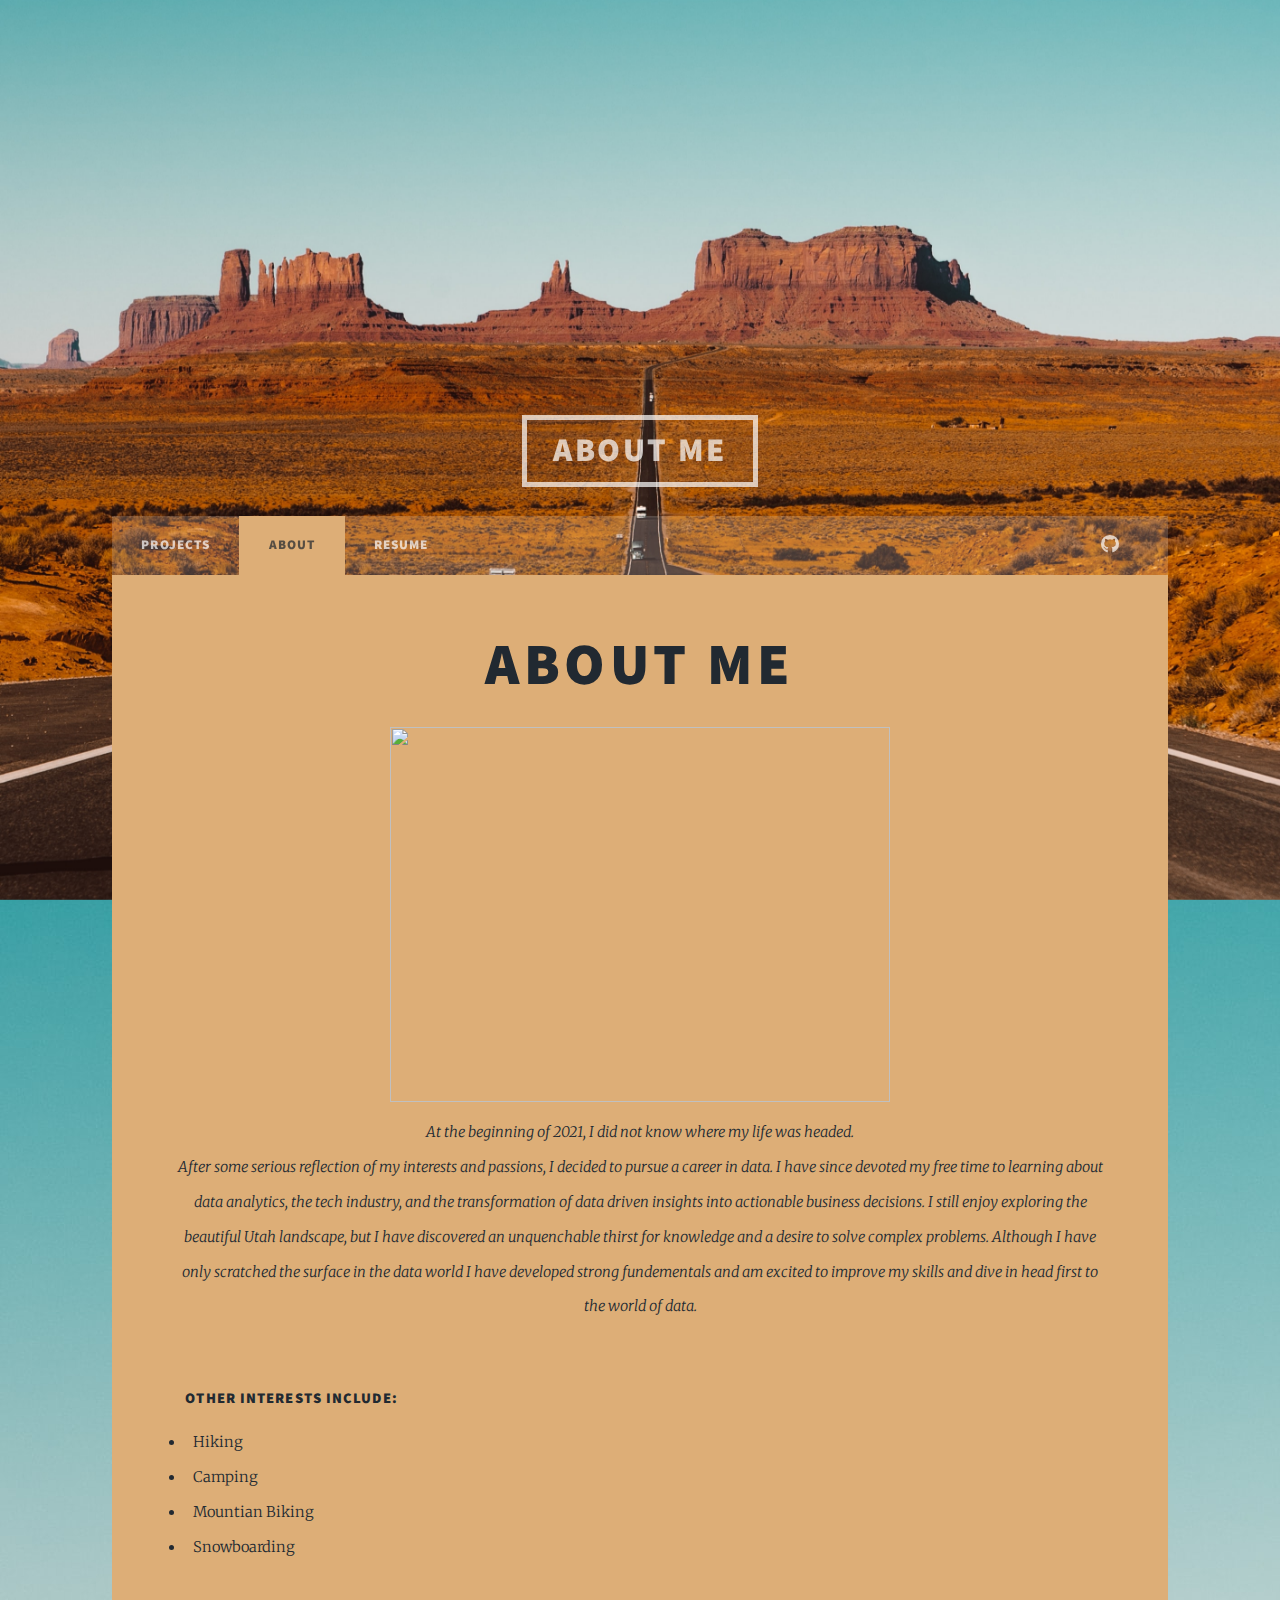
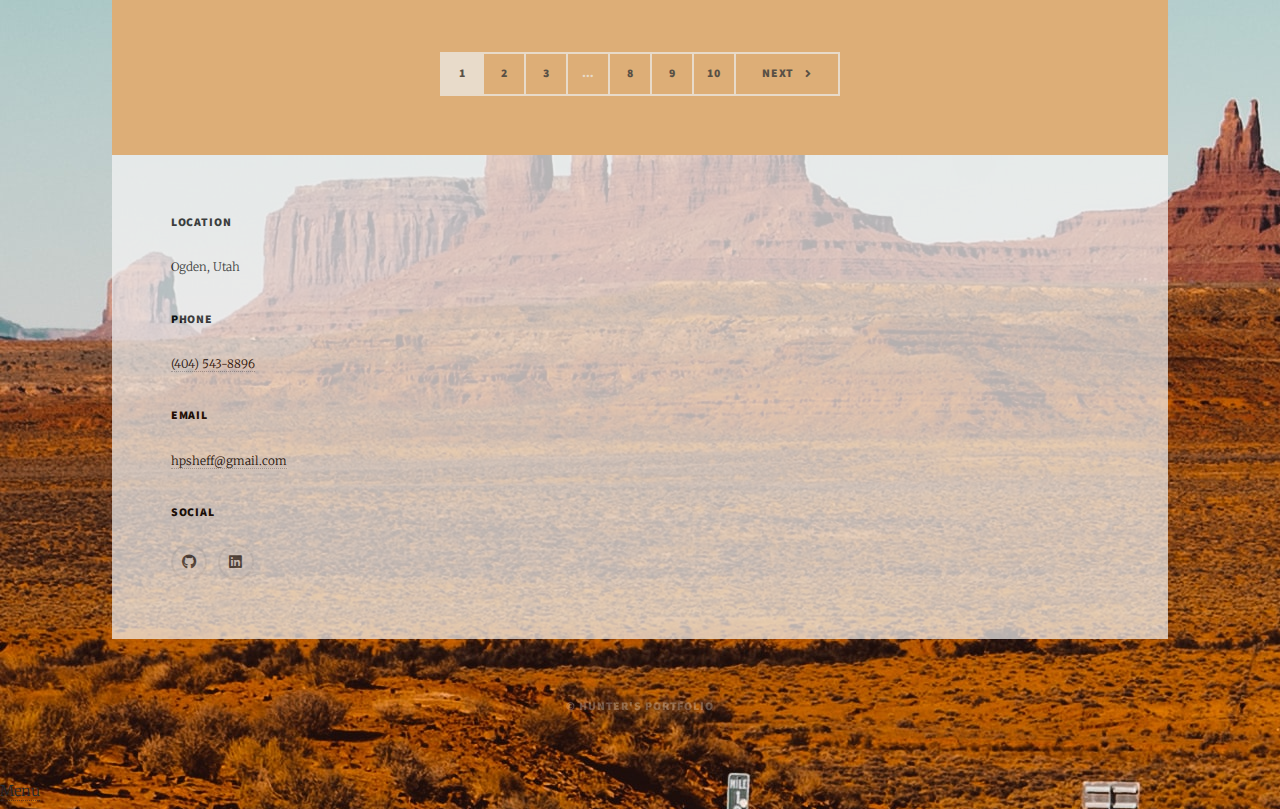
==== commit 90e37351: "bio update" ====
--- a/Bio.html
+++ b/Bio.html
@@ -18,7 +18,7 @@
 				<!-- Intro -->
 					<div id="intro">
 						<h1>Hunter Sheffield</h1>
-						<p> </p>
+						<p>Aspiring Data Analyst, well versed in SQL, Tablaeu, and R</p>
 						<ul class="actions">
 							
 						</ul>
@@ -35,7 +35,7 @@
 					<nav id="nav">
 						<ul class="links">
 							<li><a href="index.html">Projects</a></li>
-							<li class="active"><a href="Bio.html">Bio</a></li>
+							<li class="active"><a href="Bio.html">About</a></li>
 							<li><a href="Resume.html">Resume</a></li>
 							
 						</ul>
@@ -49,8 +49,25 @@
 				<!-- Main -->
 					<div id="main">
 					<header class="major">
-					<h2>About Me</h2>
+					<h1>About Me</h1>
+					<a href="#" class="image bio"><img src="images/hiking.jpg" style="width:500px;height:375px; alt="" /></a>
+					<p>At the beginning of 2021, I did not know where my life was headed. <br>
+					After some serious reflection of my interests and passions, I decided to pursue a career in data. I have since devoted my free time to learning about data analytics, the tech industry, 
+					and the transformation of data driven insights into actionable business decisions. I still enjoy exploring the beautiful Utah landscape, but I have discovered an unquenchable thirst for knowledge 
+					and a desire to solve complex problems. Although I have only scratched the surface in the data world I have developed strong fundementals and am excited to improve my skills and dive in head first to the world of data.</p> 
+					<br>
+<ul class="hobbies">
+<h4>Other interests include:</h4>
+<li>Hiking </li>
+<li>Camping </li>
+<li>Mountian Biking </li>
+<li>Snowboarding </li>
+</ul>
+
+					
+			
 					</header>
+
 					 
 							
 							</section>
--- a/assets/css/main.css
+++ b/assets/css/main.css
@@ -16,7 +16,7 @@
 form, label, legend, table, caption, tbody,
 tfoot, thead, tr, th, td, article, aside,
 canvas, details, embed, figure, figcaption,
-footer, header, hgroup, menu, nav, output, ruby,
+footer, resume, header, hgroup, menu, nav, output, ruby,
 section, summary, time, mark, audio, video {
 	margin: 0;
 	padding: 0;
@@ -264,9 +264,9 @@
 			padding: 1rem 1.5rem;
 			overflow-x: auto;
 		}
-		 adobe-dc-view {
-			 style="width: 75%; height:75%; box-shadow: 1px 1px 4px 1px #dadada; 
-		 }
+	/*	 adobe-dc-view {
+			 style="width: 100%; height:100%; box-shadow: 1px 1px 4px 1px #dadada; 
+		 */
 
 	hr {
 		border: 0;
@@ -2082,7 +2082,7 @@
 		cursor: pointer;
 		display: inline-block;
 		font-family: "Source Sans Pro", Helvetica, sans-serif;
-		font-size: 0.8rem;
+		font-size: 0.9rem;
 		font-weight: 900;
 		letter-spacing: 0.075em;
 		height: 3rem;
@@ -2642,6 +2642,14 @@
             margin-right: auto;
 			width: 80%;
 		}
+				.image.main {
+			display: block;
+			
+			margin-left: auto;
+            margin-right: auto;
+			width: 80%;
+
+				}
 
 			.image.main:first-child {
 				margin-top: 0;
@@ -2666,7 +2674,7 @@
 		}
 
 	a.image {
-		overflow: hidden;
+		overflow: visible	;
 	}
 
 		a.image img {
@@ -2694,6 +2702,8 @@
 		list-style: none;
 		margin-left: -1rem;
 		padding-left: 0;
+		
+		
 	}
 
 		ul.actions li {
@@ -2708,6 +2718,9 @@
 			justify-content: center;
 			width: 100%;
 			margin-left: 0;
+			
+				
+
 		}
 
 			ul.actions.special li:first-child {
@@ -2811,6 +2824,7 @@
 		cursor: default;
 		list-style: none;
 		padding-left: 0;
+		opacity: .7;
 	}
 
 		ul.icons li {
@@ -2824,9 +2838,9 @@
 			}
 
 			ul.icons li .icon:before {
-				width: 2.25rem;
-				height: 2.25rem;
-				line-height: 2.25rem;
+				width: 2.5rem;
+				height: 2.5rem;
+				line-height: 2.5rem;
 				display: inline-block;
 				text-align: center;
 				border-radius: 100%;
@@ -2862,6 +2876,12 @@
 		ul li {
 			padding-left: 0.5rem;
 		}
+		ul.hobbies {
+			list-style: disc;
+			text-align:left;
+
+
+		}
 
 		ul.divided {
 			list-style: none;
@@ -2877,6 +2897,7 @@
 					border-top: 0;
 					padding-top: 0;
 				}
+
 
 	dl {
 		margin: 0 0 2rem 0;
@@ -2912,6 +2933,7 @@
 
 	section.special, article.special {
 		text-align: center;
+		border: 2px solid black;
 	}
 
 	header {
@@ -3413,7 +3435,7 @@
 				-webkit-transform: translateY(2rem);
 				-ms-transform: translateY(2rem);
 				transform: translateY(2rem);
-				opacity: 0;
+				opacity: 0.7;
 				visibility: hidden;
 			}
 
@@ -3436,7 +3458,7 @@
 				-webkit-transform: translateY(0);
 				-ms-transform: translateY(0);
 				transform: translateY(0);
-				opacity: 1;
+				opacity: 0.7;
 				visibility: visible;
 			}
 
@@ -3718,7 +3740,8 @@
 					-ms-transition: background-color 0.2s ease-in-out, color 0.2s ease-in-out;
 					transition: background-color 0.2s ease-in-out, color 0.2s ease-in-out;
 					display: block;
-					font-size: 0.8rem;
+					font-size: 0.9rem;
+					opacity: 0.7;
 					outline: none;
 					padding: 0 2rem;
 				}
@@ -3729,7 +3752,7 @@
 					}
 
 				#nav ul.links li.active {
-					background-color: #ffffff;
+					background-color: #ddae77;
 				}
 
 					#nav ul.links li.active a {
@@ -3763,7 +3786,8 @@
 /* Main */
 
 	#main {
-		background-color: #ffffff;
+		background-color: #ddae77;
+		
 		position: relative;
 		margin: 0 auto;
 		width: calc(100% - 4rem);
@@ -3773,7 +3797,7 @@
 
 		#main > * {
 			padding: 4rem 4rem 2rem 4rem ;
-			border-top: solid 2px #eeeeee;
+	
 			margin: 0;
 		}
 
@@ -3783,6 +3807,7 @@
 
 		#main > footer {
 			text-align: center;
+			opacity: 0.7;
 		}
 
 		#main > .post {
@@ -3801,12 +3826,13 @@
 
 			#main > .post.featured {
 				text-align: center;
+				border-bottom: 2px solid black;
 			}
 
 			@media screen and (max-width: 1280px) {
 
 				#main > .post {
-					padding: 6rem 4rem 4rem 4rem ;
+					padding: 4rem 4rem 4rem 4rem ;
 				}
 
 			}
@@ -3814,7 +3840,7 @@
 			@media screen and (max-width: 736px) {
 
 				#main > .post {
-					padding: 4rem 2rem 2rem 2rem ;
+					padding: 2rem 2rem 2rem 2rem ;
 				}
 
 					#main > .post header.major > .date {
@@ -3869,14 +3895,17 @@
 			}
 
 			#main > .posts > article {
-				border-color: #eeeeee;
+				border-color: black;
 				border-left-width: 2px;
 				border-style: solid;
 				border-top-width: 2px;
+				
 				text-align: center;
 			}
 
 				#main > .posts > article > :last-child {
+					
+
 					margin-bottom: 0;
 				}
 
@@ -3955,13 +3984,15 @@
 /* Footer */
 
 	#footer {
-		color: #717981;
+		color: #000000;
 		display: -moz-flex;
 		display: -webkit-flex;
 		display: -ms-flex;
 		display: flex;
 		background-color: #f5f5f5;
-		color: #909498;
+		opacity: 0.7;
+		color: #000000;
+		
 		cursor: default;
 		position: relative;
 		margin: 0 auto;
@@ -3971,11 +4002,11 @@
 	}
 
 		#footer input, #footer select, #footer textarea {
-			color: #717981;
+			color: #000000;
 		}
 
 		#footer a {
-			color: #717981;
+			color: #000000;
 			border-bottom-color: rgba(113, 121, 129, 0.5);
 		}
 
@@ -3985,11 +4016,11 @@
 			}
 
 		#footer strong, #footer b {
-			color: #717981;
+			color: #000000;
 		}
 
 		#footer h1, #footer h2, #footer h3, #footer h4, #footer h5, #footer h6 {
-			color: #717981;
+			color: #000000;
 		}
 
 		#footer blockquote {
@@ -4489,6 +4520,118 @@
 				}
 
 		}
+
+
+		#resume {
+		color: #000000;
+		display: -moz-flex;
+		display: -webkit-flex;
+		display: -ms-flex;
+		display: flex;
+		background-color: transparent;
+		opacity: 1;
+		color: #000000;
+		padding: 2rem 2rem 2rem 2rem ;
+		cursor: default;
+		position: relative;
+		margin: 0 auto;
+		width: calc(100% - 4rem);
+		max-width: 72rem;
+		z-index: 2;
+
+		#resume input, #resume select, #resume textarea {
+			color: #000000;
+		}
+
+
+
+			#resume a:hover {
+				border-bottom-color: transparent;
+				color: #18bfef !important;
+			}
+
+		#resume strong, #resume b {
+			color: #000000;
+		}
+
+		#resume h1, #resume h2, #resume h3, #resume h4, #resume h5, #resume h6 {
+			color: #000000;
+		}
+
+		#resume blockquote {
+			border-left-color: #e2e2e2;
+		}
+
+		#resume code {
+			background: rgba(220, 220, 220, 0.5);
+			border-color: #e2e2e2;
+		}
+
+		#resume hr {
+			border-bottom-color: #e2e2e2;
+		}
+
+		#resume .box {
+			border-color: #e2e2e2;
+		}
+
+		#resume input[type="submit"],
+		#resume input[type="reset"],
+		#resume input[type="button"],
+		#resume button,
+		#resume .button {
+			background-color: transparent;
+			box-shadow: inset 0 0 0 2px #717981;
+			color: #717981 !important;
+		}
+
+			#resume input[type="submit"]:hover,
+			#resume input[type="reset"]:hover,
+			#resume input[type="button"]:hover,
+			#resume button:hover,
+			#resume .button:hover {
+				box-shadow: inset 0 0 0 2px #18bfef;
+				color: #18bfef !important;
+			}
+
+			#resume input[type="submit"].primary,
+			#resume input[type="reset"].primary,
+			#resume input[type="button"].primary,
+			#resume button.primary,
+			#resume .button.primary {
+				background-color: #717981;
+				box-shadow: none;
+				color: #f5f5f5 !important;
+			}
+
+				#resume input[type="submit"].primary:hover,
+				#resume input[type="reset"].primary:hover,
+				#resume input[type="button"].primary:hover,
+				#resume button.primary:hover,
+				#resume .button.primary:hover {
+					background-color: #18bfef;
+				}
+
+		#resume label {
+			color: #717981;
+		}
+
+		#resume input[type="text"],
+		#resume input[type="password"],
+		#resume input[type="email"],
+		#resume select,
+		#resume textarea {
+			border-color: #e2e2e2;
+		}
+
+			#resume input[type="text"]:focus,
+			#resume input[type="password"]:focus,
+			#resume input[type="email"]:focus,
+			#resume select:focus,
+			#resume textarea:focus {
+				border-color: #18bfef;
+			}
+
 
 /* Nav Panel */
 
@@ -4552,7 +4695,7 @@
 		@media screen and (max-width: 736px) {
 
 			#navPanelToggle {
-				font-size: 0.8rem;
+				font-size: .8 rem;
 				padding: 0.25rem 1rem;
 			}
 
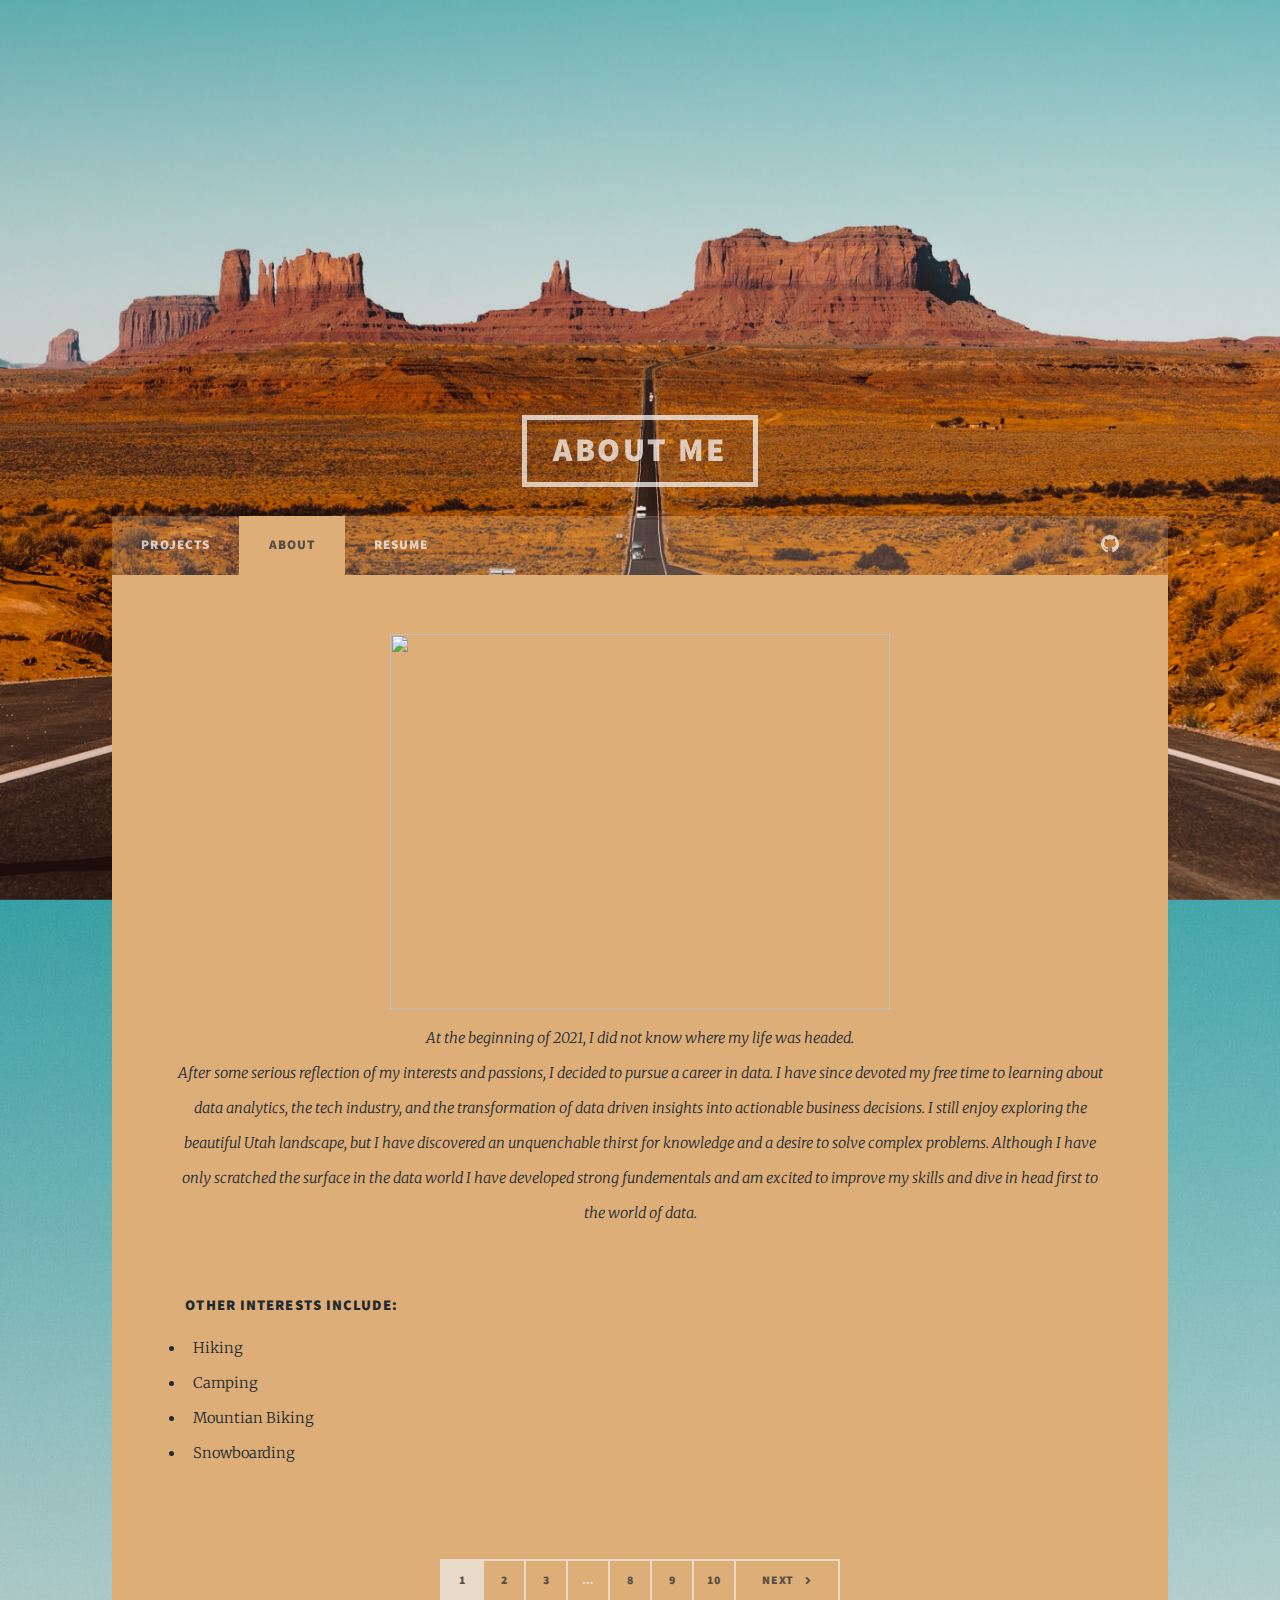
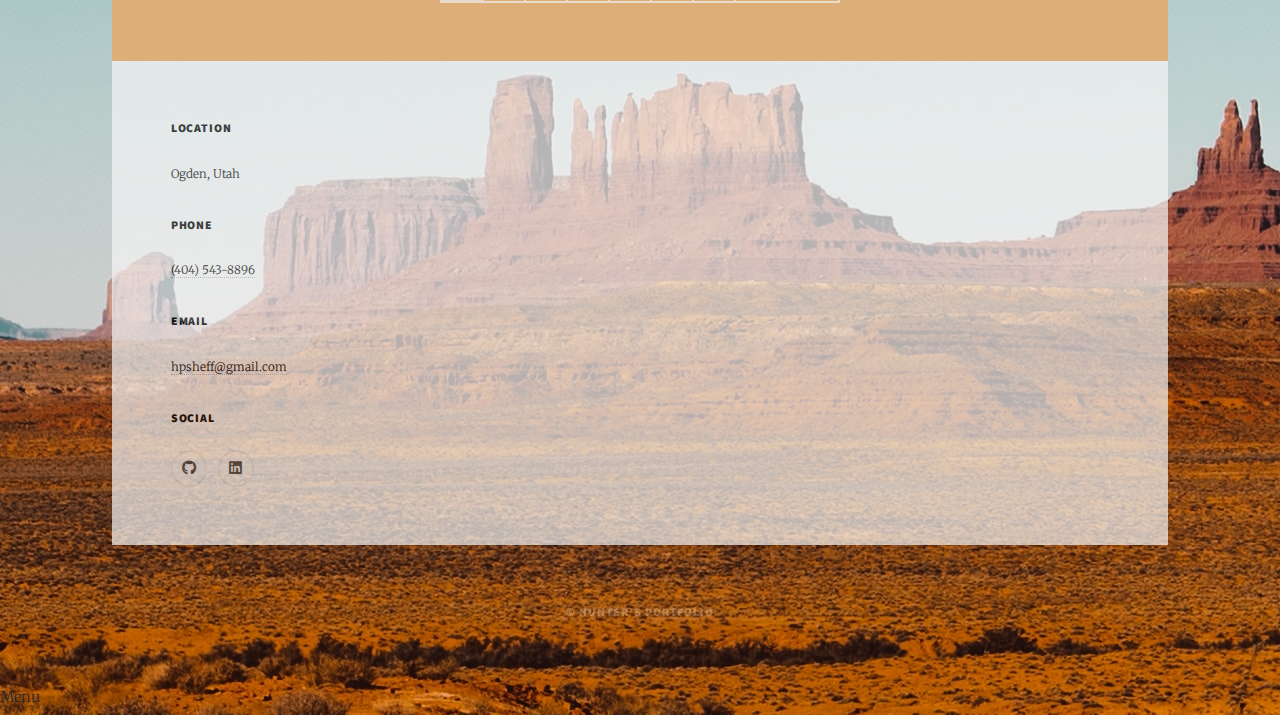
==== commit 3aa333e6: "bio" ====
--- a/Bio.html
+++ b/Bio.html
@@ -49,7 +49,7 @@
 				<!-- Main -->
 					<div id="main">
 					<header class="major">
-					<h1>About Me</h1>
+					<!--<h1>About Me</h1>-->
 					<a href="#" class="image bio"><img src="images/hiking.jpg" style="width:500px;height:375px; alt="" /></a>
 					<p>At the beginning of 2021, I did not know where my life was headed. <br>
 					After some serious reflection of my interests and passions, I decided to pursue a career in data. I have since devoted my free time to learning about data analytics, the tech industry, 
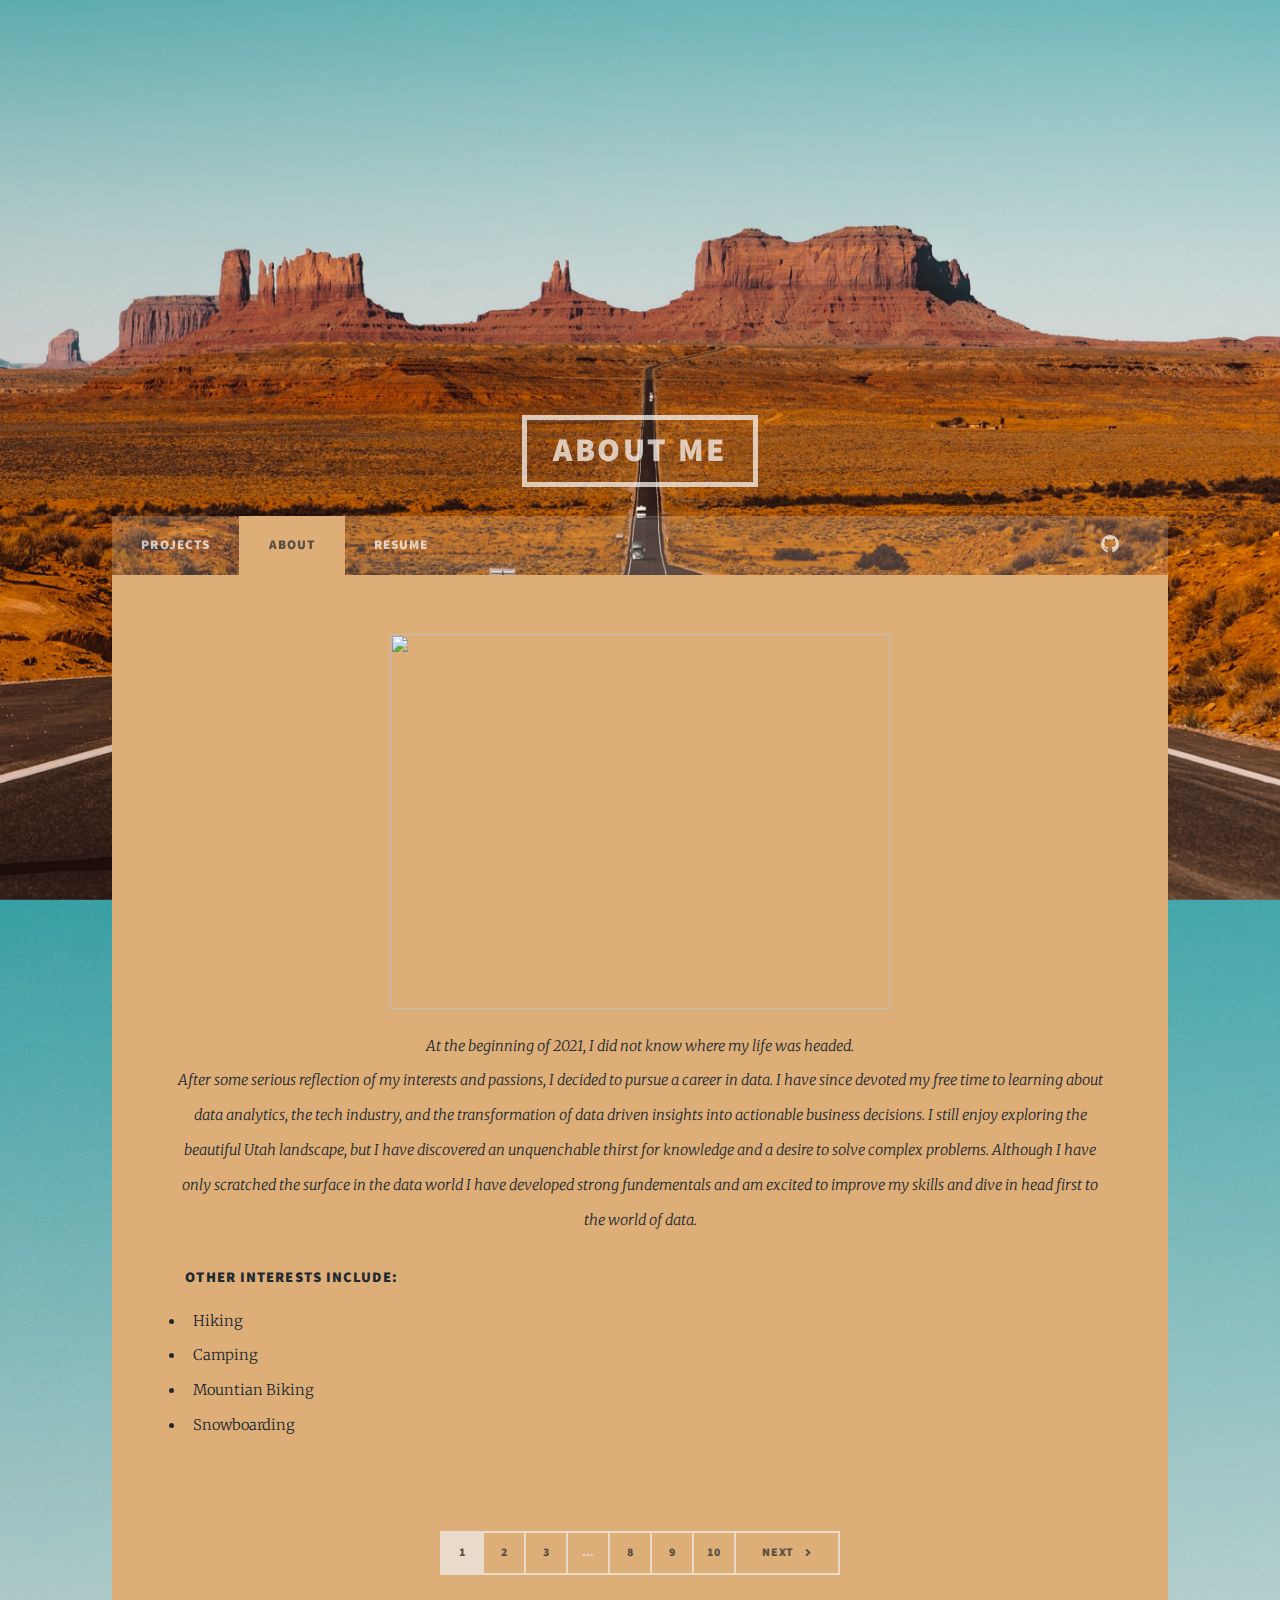
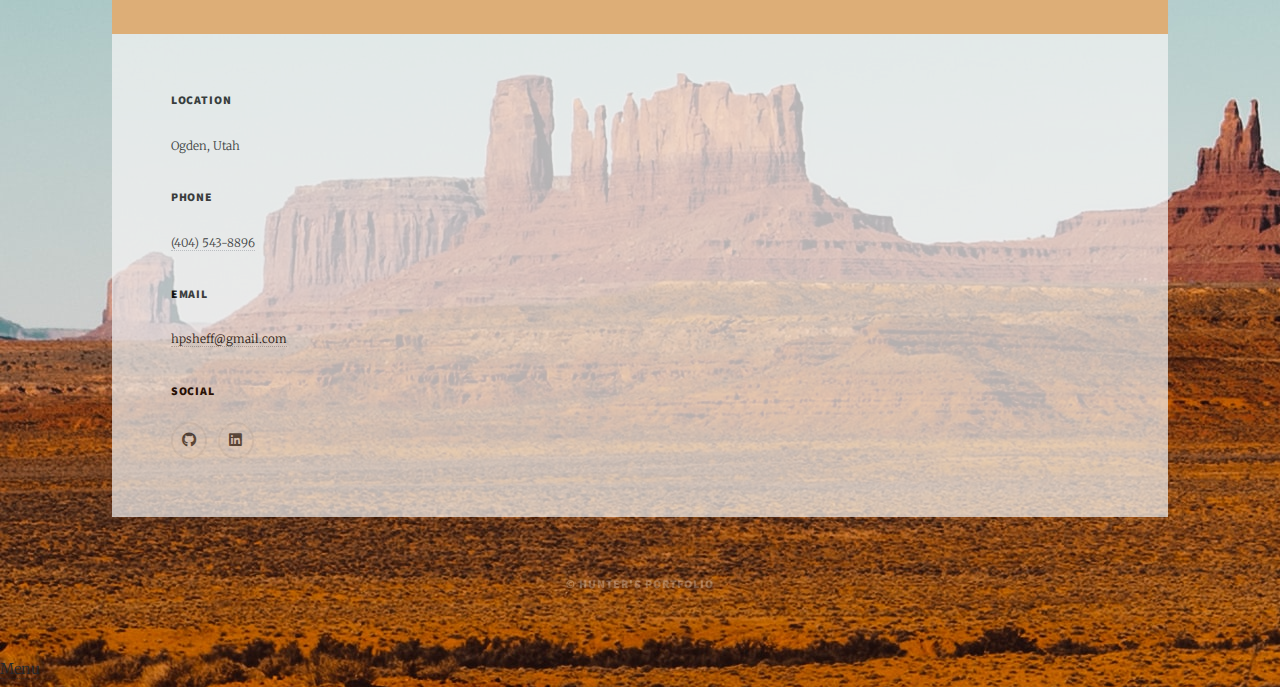
==== commit bb50f959: "" ====
--- a/Bio.html
+++ b/Bio.html
@@ -50,12 +50,13 @@
 					<div id="main">
 					<header class="major">
 					<!--<h1>About Me</h1>-->
-					<a href="#" class="image bio"><img src="images/hiking.jpg" style="width:500px;height:375px; alt="" /></a>
+					<a href="#" class="image bio"><img src="images/hiking1.jpg" style="width:500px;height:375px; margin-bottom: 20px; alt="" /></a>
+<br>
 					<p>At the beginning of 2021, I did not know where my life was headed. <br>
 					After some serious reflection of my interests and passions, I decided to pursue a career in data. I have since devoted my free time to learning about data analytics, the tech industry, 
 					and the transformation of data driven insights into actionable business decisions. I still enjoy exploring the beautiful Utah landscape, but I have discovered an unquenchable thirst for knowledge 
 					and a desire to solve complex problems. Although I have only scratched the surface in the data world I have developed strong fundementals and am excited to improve my skills and dive in head first to the world of data.</p> 
-					<br>
+					
 <ul class="hobbies">
 <h4>Other interests include:</h4>
 <li>Hiking </li>
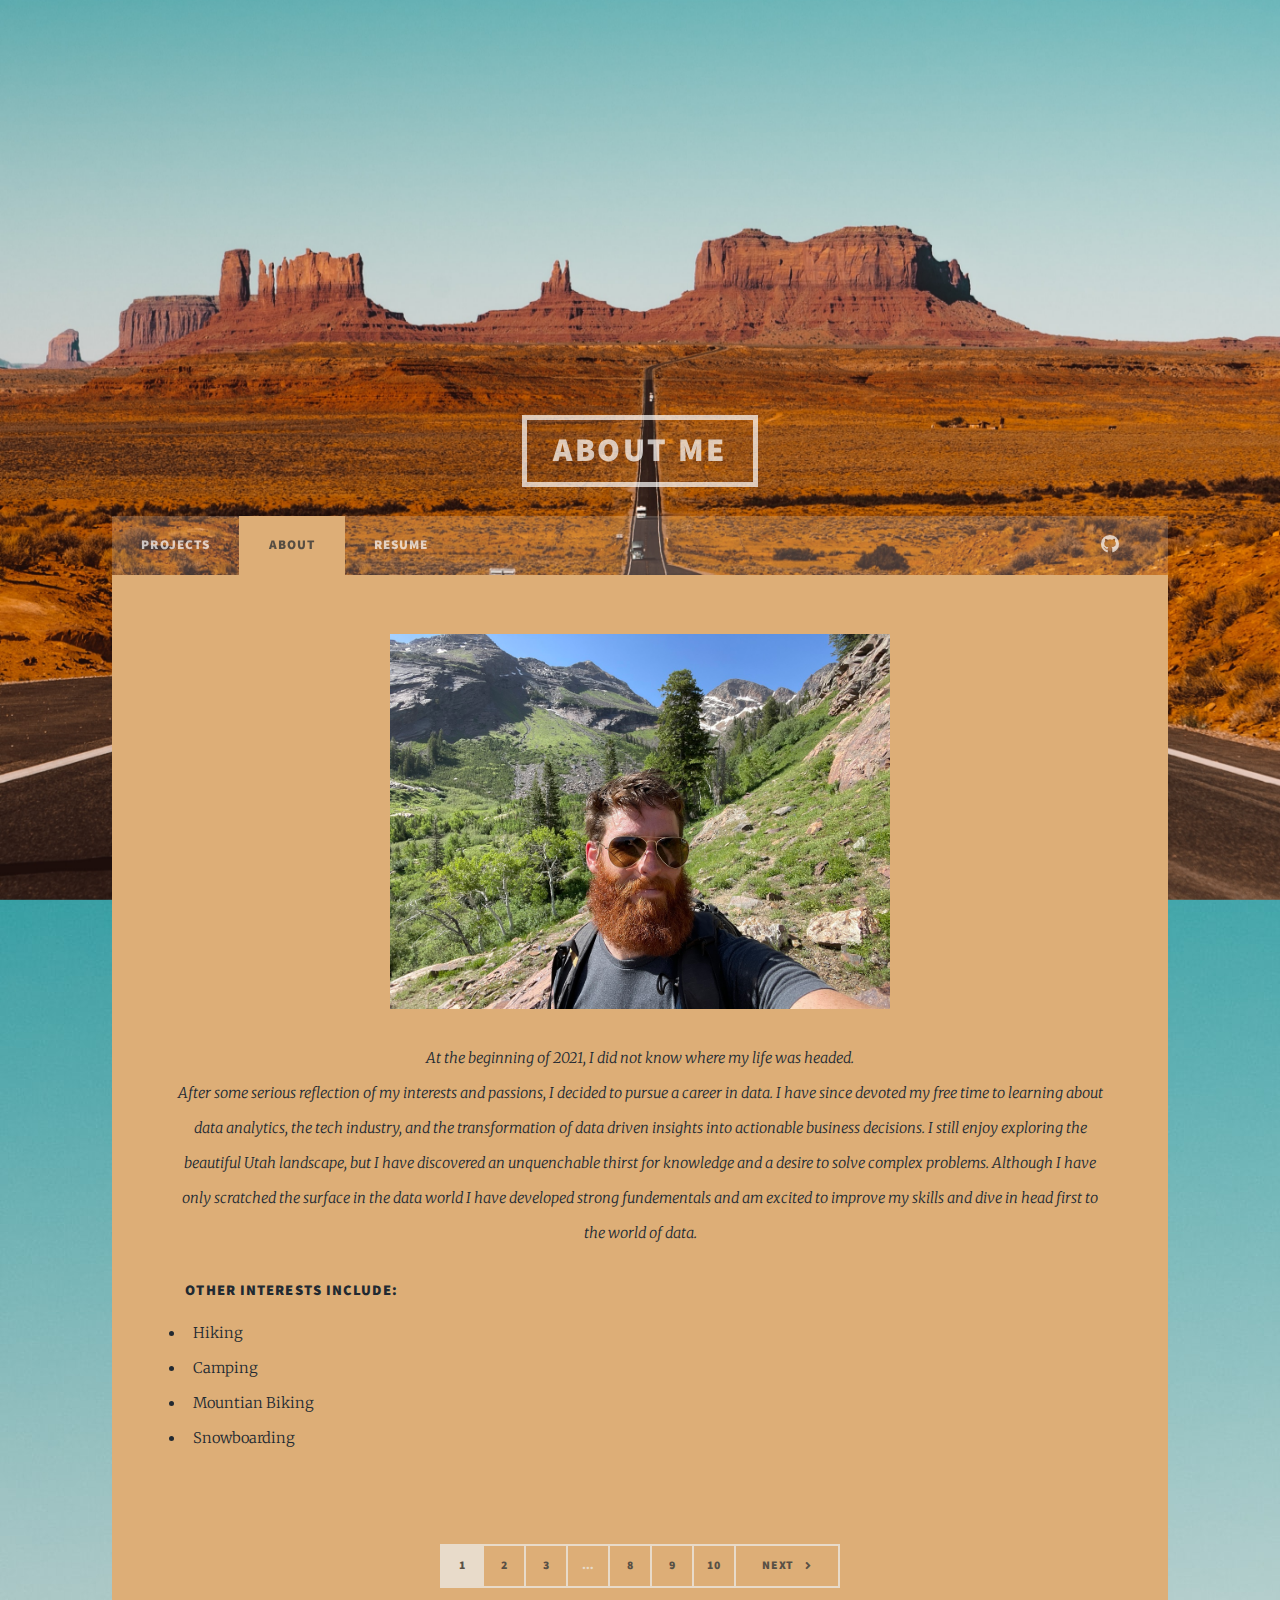
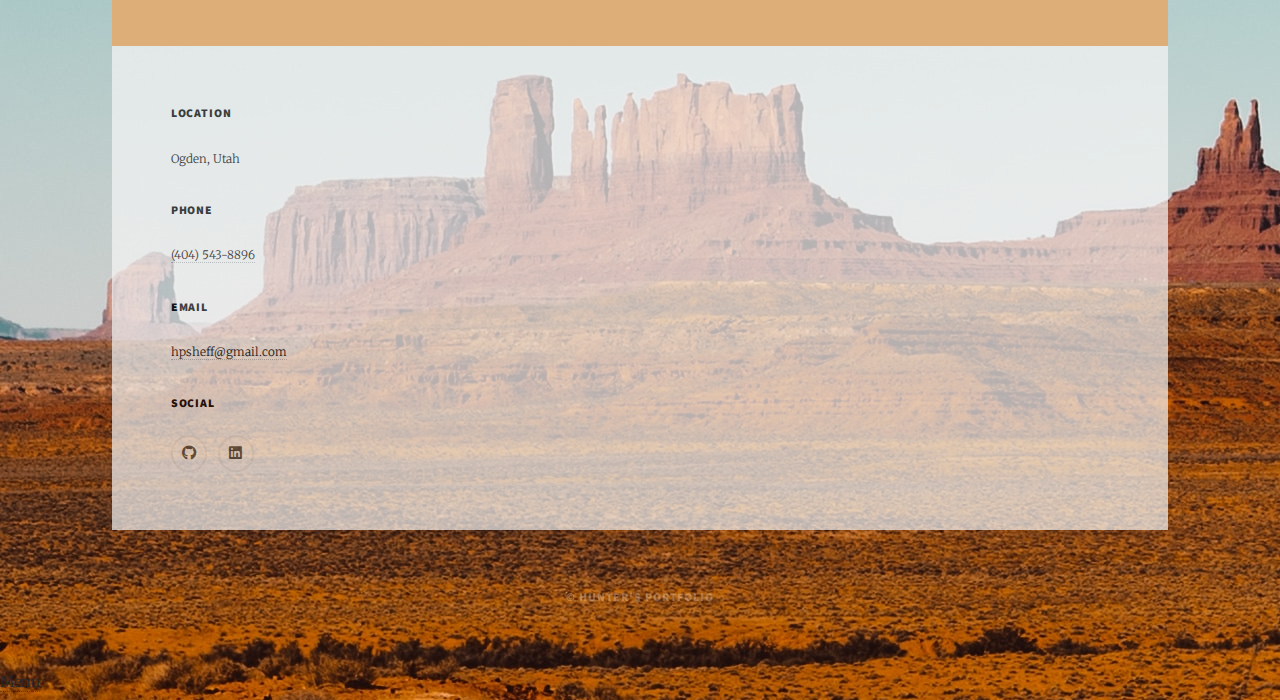
==== commit 80e52b8c: "" ====
--- a/Bio.html
+++ b/Bio.html
@@ -50,7 +50,8 @@
 					<div id="main">
 					<header class="major">
 					<!--<h1>About Me</h1>-->
-					<a href="#" class="image bio"><img src="images/hiking1.jpg" style="width:500px;height:375px; margin-bottom: 20px; alt="" /></a>
+					<!--<a href="#" class="image"><img src="images/hiking.jpg" alt="" style="width:500px;height:375px; margin-bottom: 20px";  /></a>-->
+					<a href="#" class="image centered"><img src="images/hike1.jpg" alt=""   width="500"  height="375" /></a>
 <br>
 					<p>At the beginning of 2021, I did not know where my life was headed. <br>
 					After some serious reflection of my interests and passions, I decided to pursue a career in data. I have since devoted my free time to learning about data analytics, the tech industry, 
--- a/assets/css/main.css
+++ b/assets/css/main.css
@@ -2626,6 +2626,12 @@
 			margin: 2.5rem 0;
 			width: 100%;
 		}
+				.image.centered {
+			display: inline-block;
+			
+			width: auto;
+			margin-bottom: 20px;
+		}
 
 			.image.fit:first-child {
 				margin-top: 0;
@@ -2682,6 +2688,8 @@
 			-webkit-transition: -webkit-transform 0.2s ease-out;
 			-ms-transition: -ms-transform 0.2s ease-out;
 			transition: transform 0.2s ease-out;
+
+
 		}
 
 		a.image:hover img {
